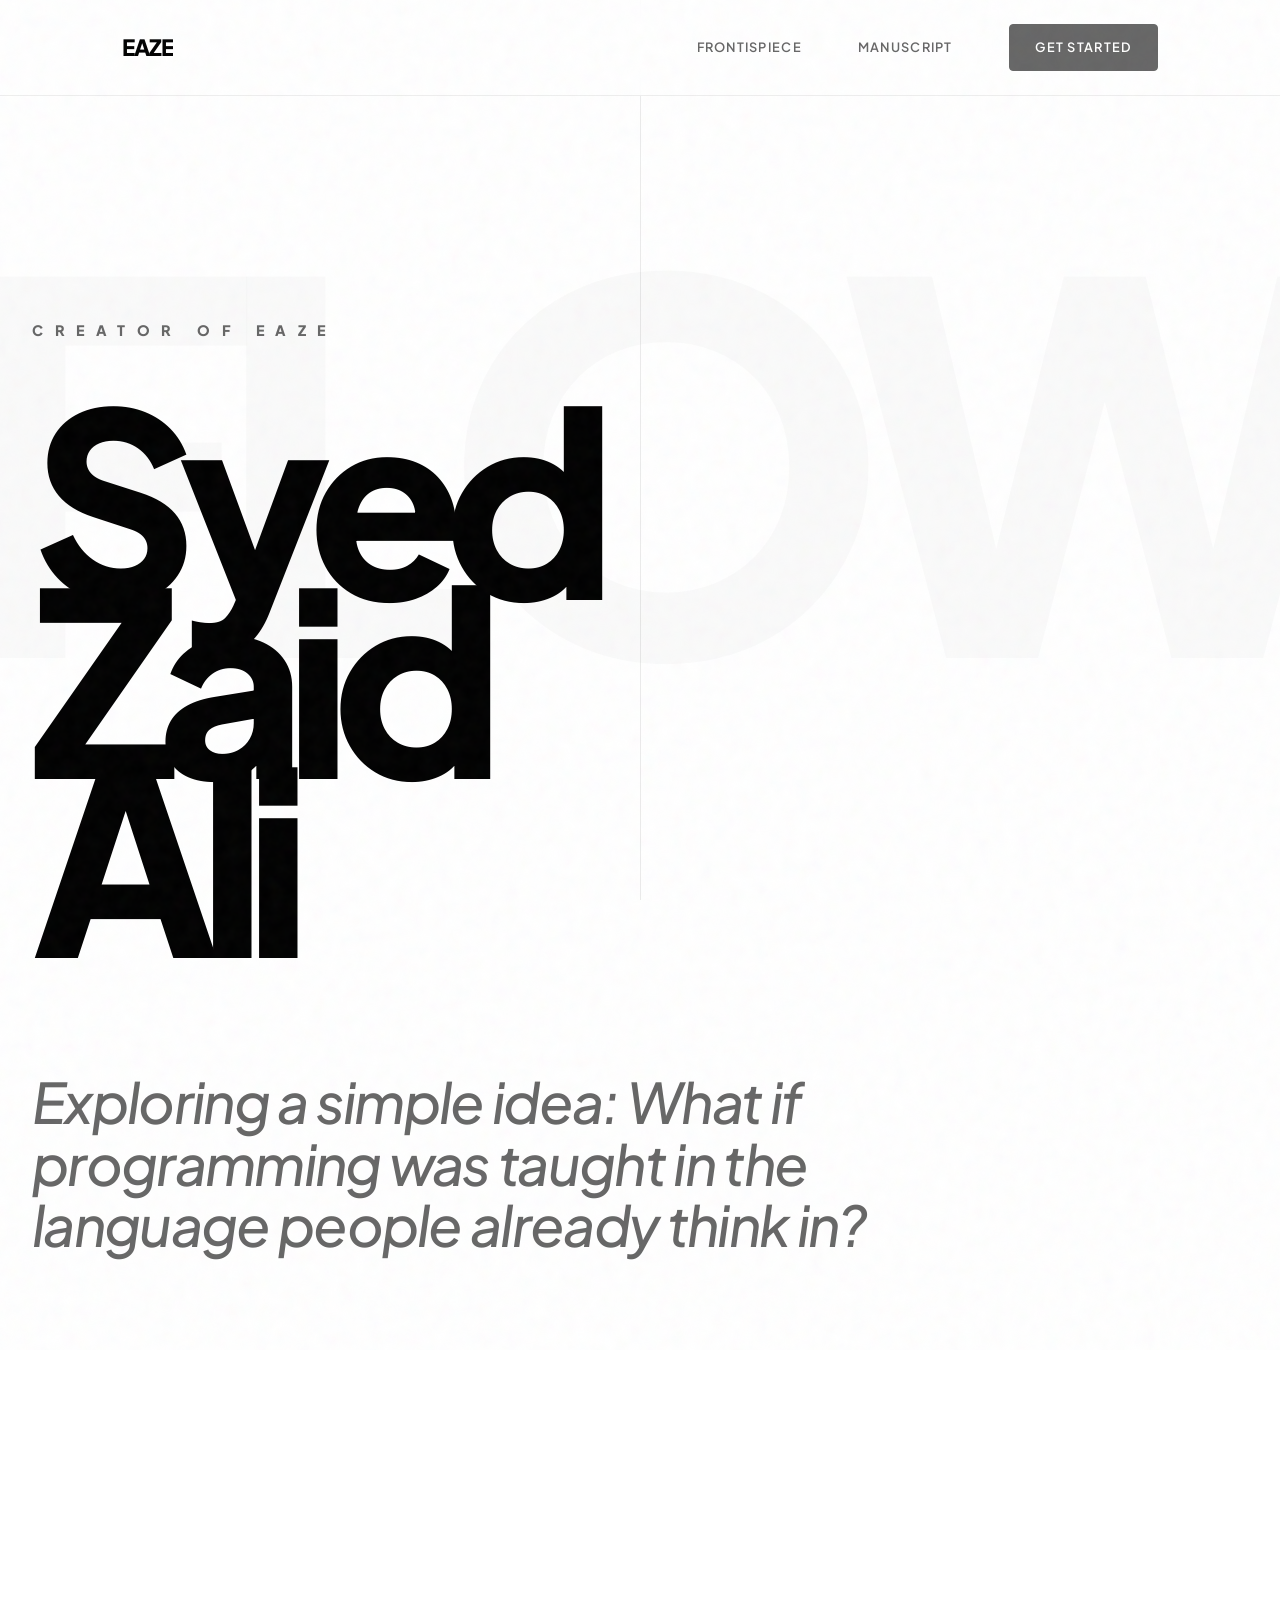
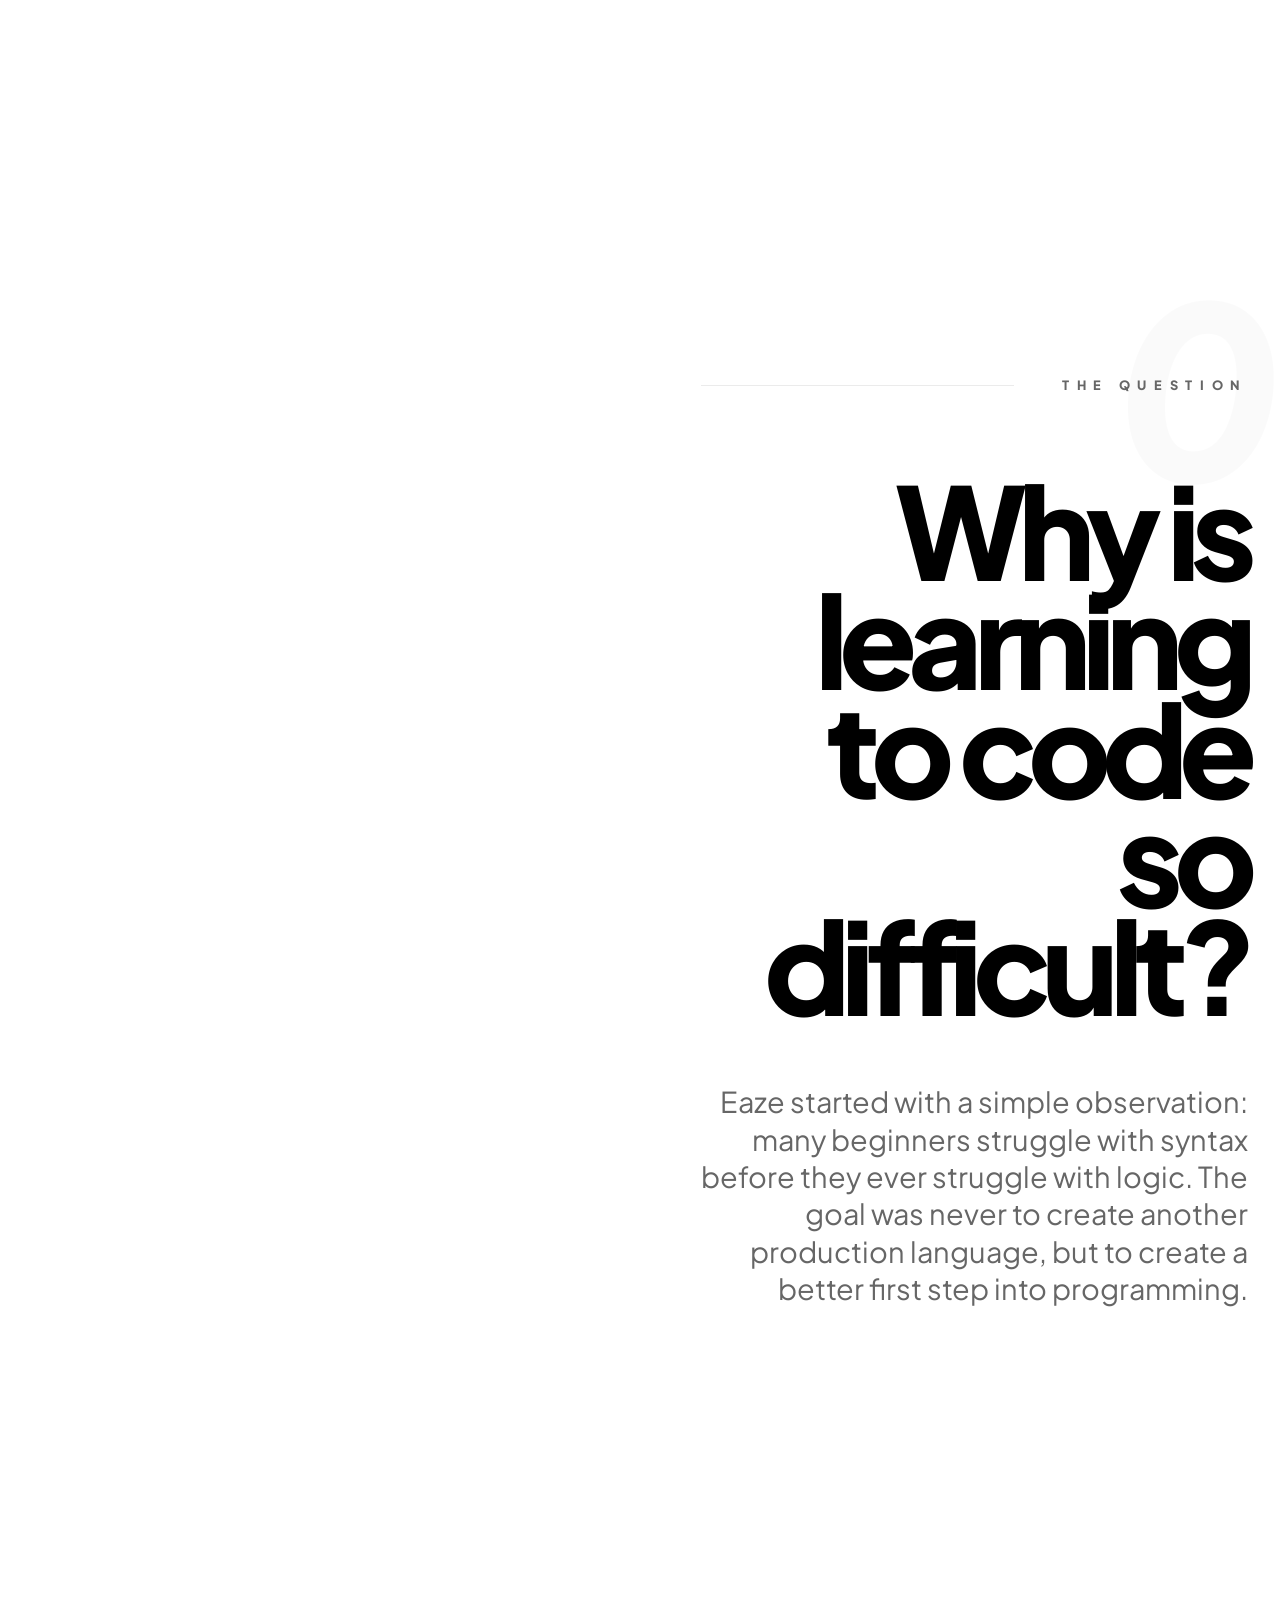
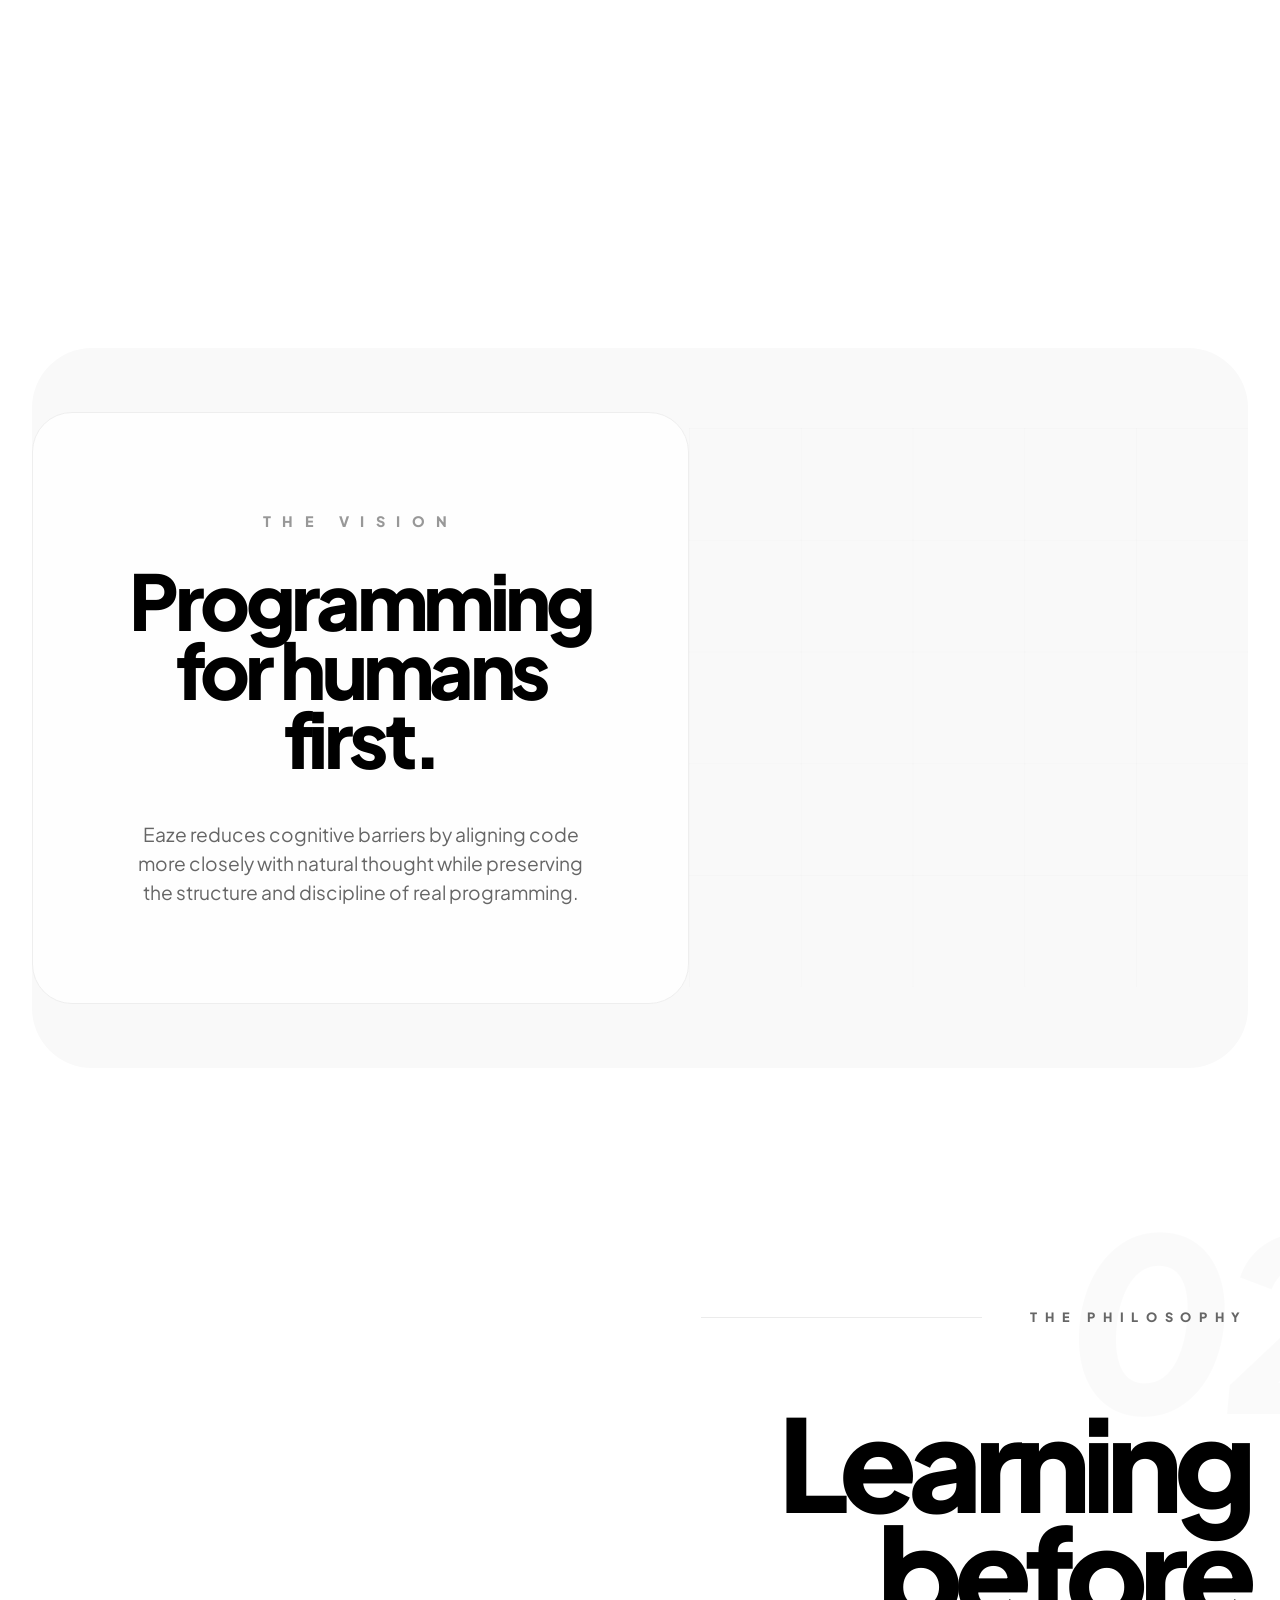
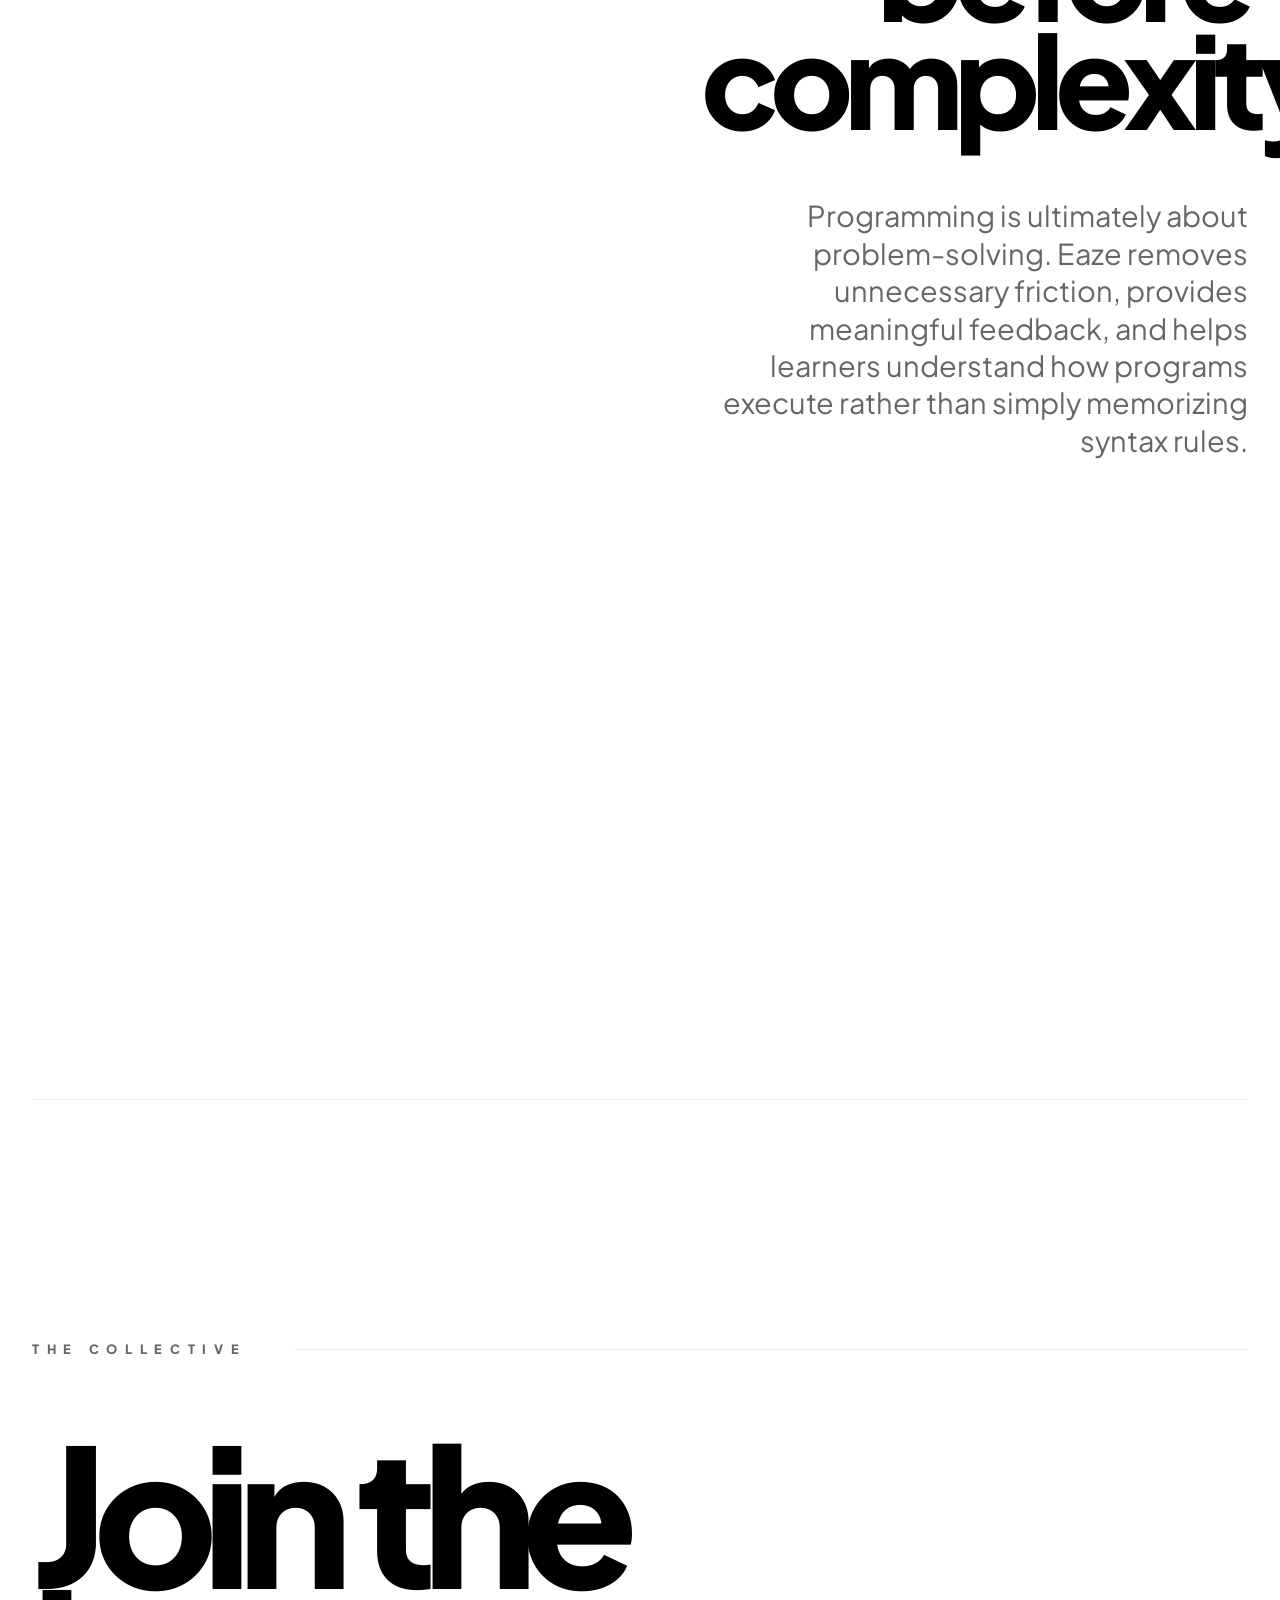
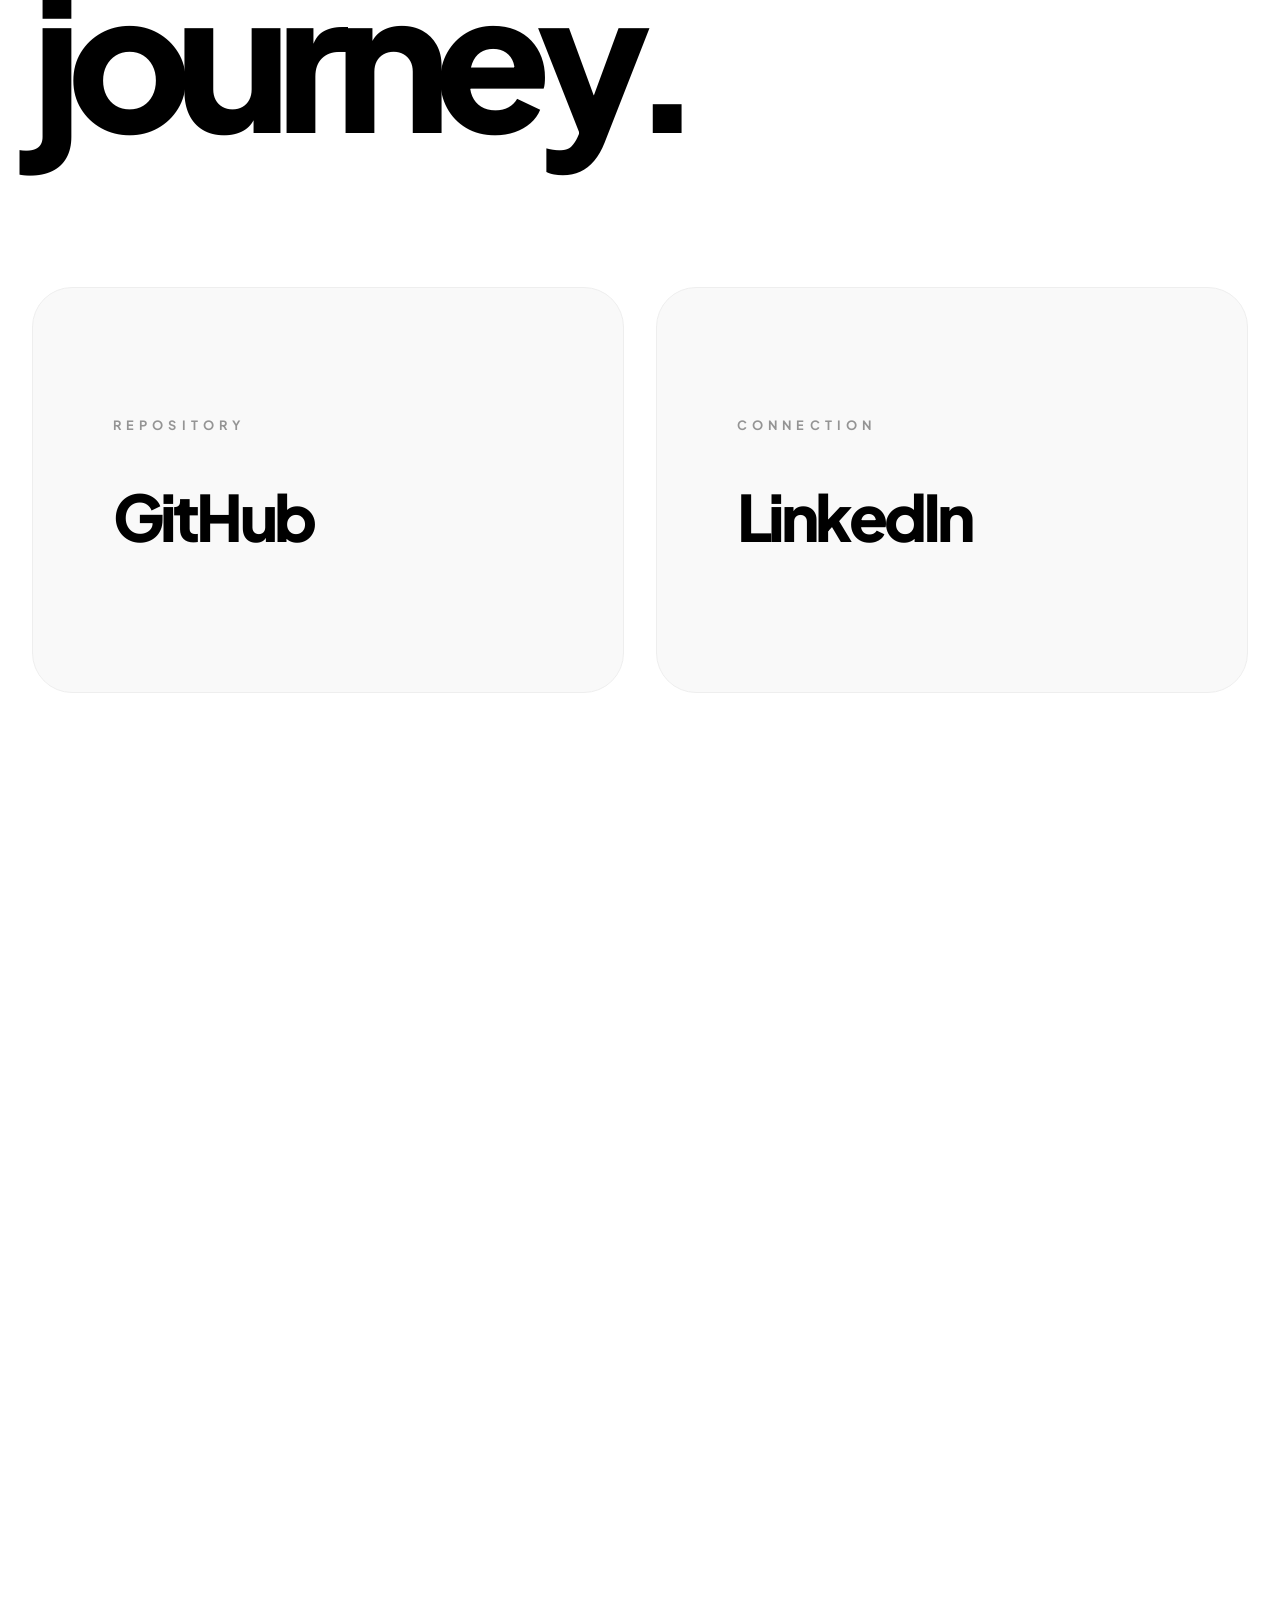
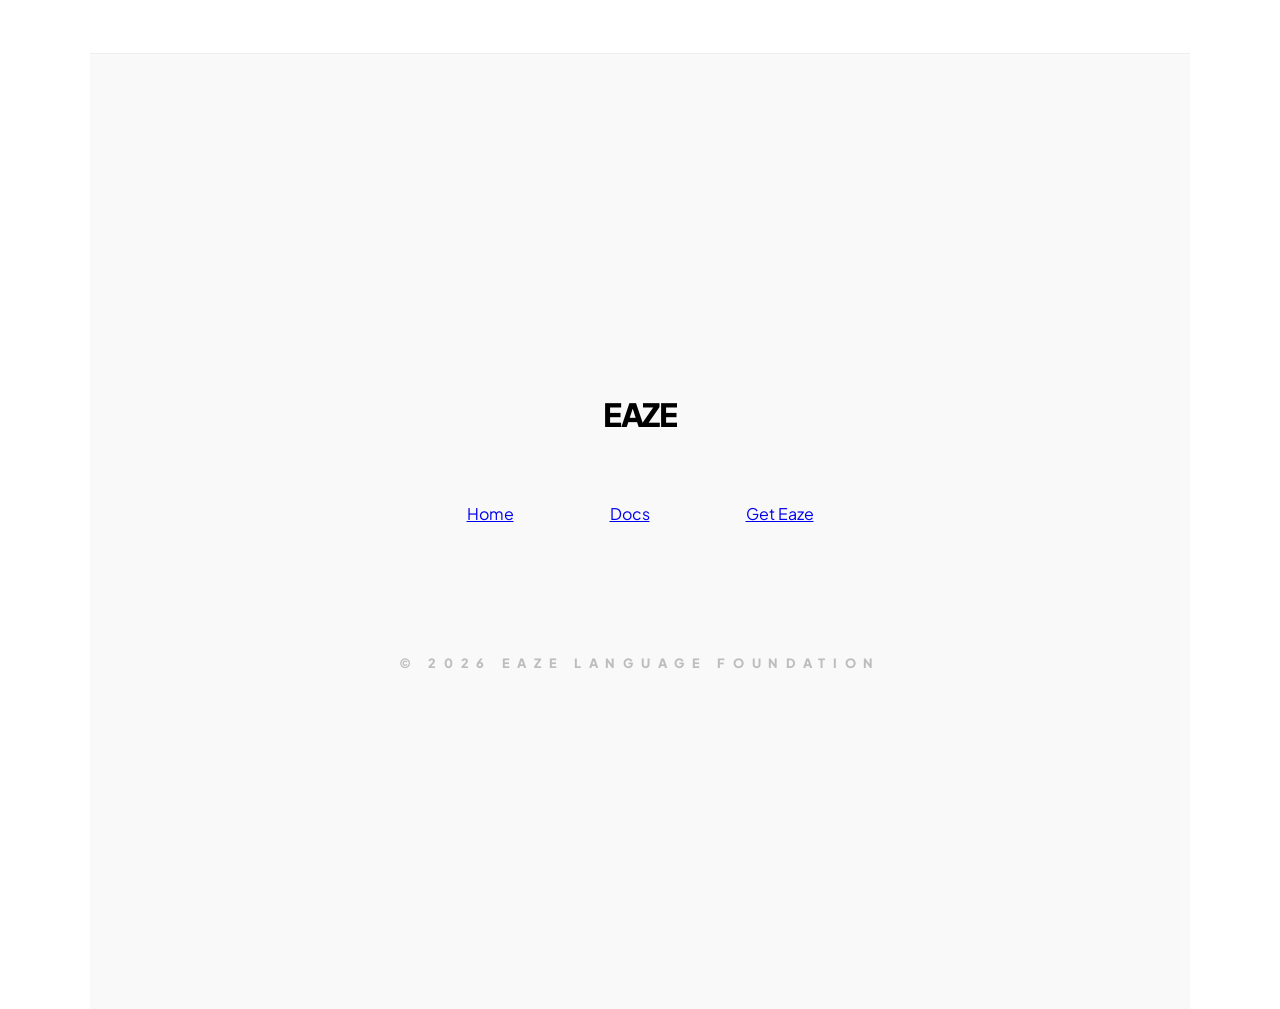
==== behind.html @ e8a97289 "Add files via upload" ====
<!DOCTYPE html>
<html lang="en">
<head>
    <meta charset="UTF-8">
    <meta name="viewport" content="width=device-width, initial-scale=1.0">
    <title>Behind Eaze | Editorial Narrative</title>
    <link rel="stylesheet" href="style.css">
    <style>
        /* Behind Eaze: Editorial Masterclass Styles */
        :root {
            --flow-line: rgba(0, 0, 0, 0.08);
            --accent-soft: rgba(0, 0, 0, 0.02);
            --depth-shadow: 0 40px 100px rgba(0,0,0,0.08);
            --transition-ultra: all 1.2s cubic-bezier(0.22, 1, 0.36, 1);
        }
        .dark-theme {
            --flow-line: rgba(255, 255, 255, 0.08);
            --accent-soft: rgba(255, 255, 255, 0.02);
            --depth-shadow: 0 40px 100px rgba(0,0,0,0.4);
        }

        /* Smooth Custom Scrollbar */
        ::-webkit-scrollbar { width: 6px; }
        ::-webkit-scrollbar-track { background: var(--bg-main); }
        ::-webkit-scrollbar-thumb { background: var(--text-main); border-radius: 0; }

        .bg-text {
            position: fixed;
            font-size: 40vw;
            font-weight: 900;
            color: var(--accent-soft);
            z-index: -2;
            white-space: nowrap;
            letter-spacing: -0.08em;
            pointer-events: none;
            user-select: none;
            top: 50%;
            left: 50%;
            transform: translate(-50%, -50%);
            transition: transform 0.2s cubic-bezier(0.22, 1, 0.36, 1);
        }

        .vertical-axis {
            position: fixed;
            top: 0;
            left: 50%;
            width: 1px;
            height: 100vh;
            background: var(--flow-line);
            z-index: -1;
            transform: translateX(-50%);
        }

        .axis-progress {
            position: absolute;
            top: 0;
            left: 0;
            width: 100%;
            height: 0%;
            background: var(--text-main);
            transition: height 0.3s cubic-bezier(0.22, 1, 0.36, 1);
        }

        .flow-container {
            max-width: 1600px;
            margin: 0 auto;
            padding: 20rem 2rem 20rem;
            position: relative;
        }

        .flow-section {
            margin-bottom: 40rem;
            display: flex;
            width: 100%;
            position: relative;
            opacity: 0;
            transform: translateY(120px) scale(0.98);
            transition: var(--transition-ultra);
        }

        .flow-section.reveal-active {
            opacity: 1;
            transform: translateY(0) scale(1);
        }

        .flow-content {
            width: 45%;
            position: relative;
            z-index: 2;
        }

        .flow-section:nth-child(even) { justify-content: flex-end; }
        .flow-section:nth-child(even) .flow-content { text-align: right; }
        .flow-section:nth-child(even) .milestone-num { left: auto; right: -20%; }

        .hero-meta {
            font-size: 0.9rem;
            font-weight: 900;
            text-transform: uppercase;
            letter-spacing: 0.8em;
            color: var(--text-muted);
            margin-bottom: 4rem;
            display: block;
            overflow: hidden;
        }

        .hero-meta span {
            display: inline-block;
            transform: translateY(100%);
            animation: slideUp 1.2s cubic-bezier(0.22, 1, 0.36, 1) forwards;
        }

        .name-hero {
            font-size: clamp(6rem, 20vw, 18rem);
            font-weight: 900;
            line-height: 0.7;
            letter-spacing: -0.08em;
            margin-bottom: 8rem;
            display: flex;
            flex-direction: column;
        }

        .name-hero span {
            display: inline-block;
            transform: translateY(100%);
            opacity: 0;
            animation: slideUp 1.6s cubic-bezier(0.22, 1, 0.36, 1) forwards;
        }

        .name-hero span:nth-child(2) { animation-delay: 0.2s; }
        .name-hero span:nth-child(3) { animation-delay: 0.4s; }

        @keyframes slideUp {
            from { transform: translateY(100%); opacity: 0; }
            to { transform: translateY(0); opacity: 1; }
        }

        .narrative-title {
            font-size: 0.8rem;
            font-weight: 900;
            text-transform: uppercase;
            letter-spacing: 0.6em;
            color: var(--text-muted);
            margin-bottom: 5rem;
            display: flex;
            align-items: center;
            gap: 3rem;
        }

        .flow-section:nth-child(even) .narrative-title { flex-direction: row-reverse; }

        .narrative-title::after {
            content: '';
            flex: 1;
            height: 1px;
            background: var(--flow-line);
        }

        .narrative-text {
            font-size: clamp(4rem, 10vw, 8rem);
            line-height: 0.85;
            font-weight: 900;
            letter-spacing: -0.07em;
            margin-bottom: 4rem;
        }

        .narrative-detail {
            font-size: 1.8rem;
            color: var(--text-muted);
            line-height: 1.3;
            max-width: 40ch;
            position: relative;
            transition: color 0.4s ease;
        }

        .flow-section:nth-child(even) .narrative-detail { margin-left: auto; }

        .narrative-detail:hover { color: var(--text-main); }

        .milestone-num {
            position: absolute;
            left: -20%;
            top: -4rem;
            font-size: 15rem;
            font-weight: 950;
            color: var(--accent-soft);
            line-height: 0.6;
            letter-spacing: -0.05em;
            z-index: -1;
            font-style: italic;
        }

        .social-section {
            margin-top: 20rem;
            border-top: 1px solid var(--border);
            padding-top: 15rem;
        }

        .social-grid {
            display: grid;
            grid-template-columns: repeat(2, 1fr);
            gap: 2rem;
            margin-top: 10rem;
        }

        .social-item {
            background: var(--bg-secondary);
            padding: 8rem 5rem;
            text-decoration: none;
            color: var(--text-main);
            display: flex;
            flex-direction: column;
            border-radius: 40px;
            transition: var(--transition-ultra);
            position: relative;
            overflow: hidden;
            border: 1px solid var(--border);
        }

        .social-item:hover {
            transform: translateY(-20px) scale(1.02);
            background: var(--bg-main);
            box-shadow: var(--depth-shadow);
        }

        .social-item h4 {
            font-size: 0.8rem;
            text-transform: uppercase;
            letter-spacing: 0.4em;
            margin-bottom: 2rem;
            opacity: 0.4;
        }

        .social-item span {
            font-size: 4rem;
            font-weight: 900;
            letter-spacing: -0.06em;
        }

        .parallax-img-wrap {
            width: 100%;
            height: 80vh;
            margin: 15rem 0;
            overflow: hidden;
            border-radius: 60px;
            position: relative;
            background: var(--bg-secondary);
            display: flex;
            align-items: center;
            justify-content: center;
        }

        .floating-card {
            background: var(--glass);
            backdrop-filter: blur(40px);
            padding: 6rem;
            border-radius: 40px;
            border: 1px solid var(--border);
            text-align: center;
            z-index: 2;
            transform: translateY(0);
            transition: transform 0.6s cubic-bezier(0.22, 1, 0.36, 1);
            max-width: 800px;
        }

        .parallax-img-wrap:hover .floating-card {
            transform: translateY(-20px);
        }

        @media (max-width: 1100px) {
            .flow-content { width: 70%; }
            .milestone-num { font-size: 10rem; }
        }

        @media (max-width: 768px) {
            .vertical-axis { display: none; }
            .flow-content { width: 100% !important; text-align: left !important; }
            .flow-section:nth-child(even) .milestone-num { left: -5%; right: auto; }
            .milestone-num { font-size: 6rem; top: -2rem; }
            .social-grid { grid-template-columns: 1fr; }
            .flow-section { margin-bottom: 25rem; }
            .narrative-detail { font-size: 1.4rem; }
            .flow-container { padding-top: 15rem; }
            .floating-card { padding: 3rem; margin: 0 2rem; }
        }
    </style>
</head>
<body class="light-theme">
    <div class="cursor-dot"></div>
    <div class="cursor-outline"></div>
    <div class="vertical-axis">
        <div class="axis-progress"></div>
    </div>
    <div class="bg-text">FLOW</div>

    <nav>
        <div class="nav-container">
            <a href="index.html" class="logo transition-link">EAZE</a>
            <div class="nav-links">
                <a href="index.html" class="transition-link">Frontispiece</a>
                <a href="../eaze-docs/index.html" class="transition-link">Manuscript</a>
                <a href="download.html" class="btn-primary transition-link">Get Started</a>
            </div>
        </div>
    </nav>

    <main class="flow-container">
        <!-- Hero Section -->
        <section class="flow-section" style="margin-bottom: 45rem; opacity: 1; transform: none;">
            <div class="flow-content" style="width: 100%;">
                <span class="hero-meta"><span>Creator of Eaze</span></span>
                <h1 class="name-hero">
                    <span>Syed</span>
                    <span>Zaid</span>
                    <span>Ali</span>
                </h1>
                <p style="font-size: clamp(2rem, 5vw, 3.5rem); color: var(--text-muted); max-width: 1000px; line-height: 1.1; font-style: italic; margin-top: 4rem; letter-spacing: -0.03em; font-weight: 500;">
                    Exploring a simple idea: What if programming was taught in the language people already think in?
                </p>
            </div>
        </section>

        <!-- Milestone 01 -->
        <section class="flow-section">
            <div class="flow-content">
                <span class="milestone-num">01</span>
                <span class="narrative-title">The Question</span>
                <p class="narrative-text">Why is learning to code so difficult?</p>
                <div class="narrative-detail">
                    Eaze started with a simple observation: many beginners struggle with syntax before they ever struggle with logic. The goal was never to create another production language, but to create a better first step into programming.
                </div>
            </div>
        </section>

        <!-- Immersive Break -->
        <div class="parallax-img-wrap">
            <div class="floating-card">
                <span style="font-size: 0.9rem; font-weight: 900; letter-spacing: 0.8em; text-transform: uppercase; opacity: 0.4;">The Vision</span>
                <h3 style="font-size: clamp(2.5rem, 6vw, 5rem); font-weight: 900; margin-top: 2rem; letter-spacing: -0.06em; line-height: 0.9;">Programming for humans first.</h3>
                <p style="margin-top: 3rem; font-size: 1.2rem; opacity: 0.6; max-width: 50ch; margin-inline: auto;">Eaze reduces cognitive barriers by aligning code more closely with natural thought while preserving the structure and discipline of real programming.</p>
            </div>
            <!-- Dynamic geometric pattern -->
            <svg class="parallax" viewBox="0 0 100 100" preserveAspectRatio="none" style="opacity: 0.1;">
                <defs>
                    <pattern id="grid-large" width="20" height="20" patternUnits="userSpaceOnUse">
                        <path d="M 20 0 L 0 0 0 20" fill="none" stroke="currentColor" stroke-width="0.05"/>
                    </pattern>
                </defs>
                <rect width="100" height="100" fill="url(#grid-large)" />
            </svg>
        </div>

        <!-- Milestone 02 -->
        <section class="flow-section">
            <div class="flow-content">
                <span class="milestone-num">02</span>
                <span class="narrative-title">The Philosophy</span>
                <p class="narrative-text">Learning before complexity.</p>
                <div class="narrative-detail">
                    Programming is ultimately about problem-solving. Eaze removes unnecessary friction, provides meaningful feedback, and helps learners understand how programs execute rather than simply memorizing syntax rules.
                </div>
            </div>
        </section>

        <!-- Final Call -->
        <section class="flow-section social-section">
            <div class="flow-content" style="width: 100%;">
                <span class="narrative-title">The Collective</span>
                <h2 style="font-size: clamp(5rem, 15vw, 12rem); font-weight: 900; letter-spacing: -0.08em; line-height: 0.75; margin-bottom: 5rem;">Join the <br>journey.</h2>
                
                <div class="social-grid">
                    <a href="https://github.com/MR-STARK87" target="_blank" class="social-item">
                        <h4>Repository</h4>
                        <span>GitHub</span>
                    </a>
                    <a href="https://www.linkedin.com/in/syed-zaid-ali-5a5803330/" target="_blank" class="social-item">
                        <h4>Connection</h4>
                        <span>LinkedIn</span>
                    </a>
                </div>
            </div>
        </section>
    </main>

    <footer style="background: var(--bg-secondary); border-top: 1px solid var(--border);">
        <div class="nav-container" style="display: flex; justify-content: center; align-items: center; flex-direction: column; gap: 4rem; padding: 15rem 0;">
            <a href="index.html" class="logo transition-link" style="font-size: 2rem;">EAZE</a>
            <div style="display: flex; gap: 6rem;">
                <a href="index.html" class="nav-item transition-link">Home</a>
                <a href="../eaze-docs/index.html" class="nav-item transition-link">Docs</a>
                <a href="download.html" class="nav-item transition-link">Get Eaze</a>
            </div>
            <p style="font-size: 0.8rem; color: var(--text-muted); font-weight: 900; letter-spacing: 0.6em; text-transform: uppercase; margin-top: 4rem; opacity: 0.4;">&copy; 2026 Eaze Language Foundation</p>
        </div>
    </footer>

    <div class="transition-overlay"></div>

    <script>
        // Custom Cursor
        const dot = document.querySelector('.cursor-dot');
        const outline = document.querySelector('.cursor-outline');

        window.addEventListener('mousemove', (e) => {
            document.body.classList.add('cursor-active');
            const posX = e.clientX;
            const posY = e.clientY;
            dot.style.transform = `translate3d(${posX}px, ${posY}px, 0)`;
            outline.style.transform = `translate3d(${posX - 16}px, ${posY - 16}px, 0)`;
        });

        document.addEventListener('mouseover', (e) => {
            const el = e.target.closest('a, button, .social-item');
            if (el) {
                outline.style.transform += ' scale(2)';
                outline.style.background = 'rgba(0,0,0,0.05)';
            }
        });

        document.addEventListener('mouseout', (e) => {
            const el = e.target.closest('a, button, .social-item');
            if (el) {
                outline.style.background = 'transparent';
            }
        });

        // Scroll Logic
        window.addEventListener('scroll', () => {
            const axisProgress = document.querySelector('.axis-progress');
            const scrollPercent = (window.scrollY / (document.documentElement.scrollHeight - window.innerHeight)) * 100;
            axisProgress.style.height = `${scrollPercent}%`;
            
            // Background text parallax
            const bgText = document.querySelector('.bg-text');
            bgText.style.transform = `translate(-50%, calc(-50% + ${window.scrollY * 0.2}px))`;

            // Parallax SVG
            const pImg = document.querySelector('.parallax-img');
            if (pImg) {
                const rect = pImg.parentElement.getBoundingClientRect();
                const offset = (window.innerHeight - rect.top) * 0.15;
                pImg.style.transform = `translateY(${offset}px)`;
            }
        });

        // Transition logic
        const overlay = document.querySelector('.transition-overlay');
        
        window.addEventListener('load', () => {
            overlay.classList.add('exit');
        });

        document.querySelectorAll('a').forEach(link => {
            if (link.target === '_blank') return;
            link.addEventListener('click', (e) => {
                const href = link.href;
                if (href.includes('#')) return;
                
                e.preventDefault();
                overlay.classList.remove('exit');
                setTimeout(() => {
                    window.location.href = href;
                }, 600);
            });
        });

        // Intersection Observer for Reveal
        const observerOptions = {
            threshold: 0.1,
            rootMargin: '0px 0px -10% 0px'
        };

        const revealObserver = new IntersectionObserver((entries) => {
            entries.forEach(entry => {
                if (entry.isIntersecting) {
                    entry.target.classList.add('reveal-active');
                }
            });
        }, observerOptions);

        document.querySelectorAll('.flow-section').forEach(el => revealObserver.observe(el));
    </script>
</body>
</html>
---- style.css ----
@import url('https://fonts.googleapis.com/css2?family=Plus+Jakarta+Sans:ital,wght@0,200..800;1,200..800&family=JetBrains+Mono:wght@400;500&display=swap');

:root {
    --bg-main: #ffffff;
    --bg-secondary: #f9f9f9;
    --text-main: #000000;
    --text-muted: #666666;
    --accent: #000000;
    --border: #eeeeee;
    --glass: rgba(255, 255, 255, 0.8);
    
    --font-sans: 'Plus Jakarta Sans', sans-serif;
    --font-mono: 'JetBrains Mono', monospace;
    
    --max-width: 1100px;
    --section-spacing: 12rem;
    --transition-smooth: all 0.6s cubic-bezier(0.22, 1, 0.36, 1);
    --transition-fast: all 0.3s cubic-bezier(0.22, 1, 0.36, 1);
}

.dark-theme {
    --bg-main: #050505;
    --bg-secondary: #0a0a0a;
    --text-main: #ffffff;
    --text-muted: #888888;
    --accent: #ffffff;
    --border: #1a1a1a;
    --glass: rgba(5, 5, 5, 0.8);
}

* {
    margin: 0;
    padding: 0;
    box-sizing: border-box;
    cursor: none;
}

body {
    font-family: var(--font-sans);
    background-color: var(--bg-main);
    color: var(--text-main);
    line-height: 1.5;
    -webkit-font-smoothing: antialiased;
    overflow-x: hidden;
}

/* Custom Cursor */
.cursor-dot {
    width: 8px;
    height: 8px;
    background: var(--text-main);
    position: fixed;
    top: 0;
    left: 0;
    border-radius: 50%;
    pointer-events: none;
    z-index: 10001;
    transition: transform 0.1s;
    opacity: 0;
}

.cursor-outline {
    width: 40px;
    height: 40px;
    border: 1px solid var(--text-main);
    position: fixed;
    top: 0;
    left: 0;
    border-radius: 50%;
    pointer-events: none;
    z-index: 10001;
    transition: transform 0.15s cubic-bezier(0.22, 1, 0.36, 1);
    opacity: 0;
}

.cursor-active .cursor-dot,
.cursor-active .cursor-outline {
    opacity: 1;
}

/* Subtle Grain Texture Overlay */
body::before {
    content: "";
    position: fixed;
    top: -50%;
    left: -50%;
    width: 200%;
    height: 200%;
    background-image: url("data:image/svg+xml,%3Csvg viewBox='0 0 200 200' xmlns='http://www.w3.org/2000/svg'%3E%3Cfilter id='noiseFilter'%3E%3CfeTurbulence type='fractalNoise' baseFrequency='0.65' numOctaves='3' stitchTiles='stitch'/%3E%3C/filter%3E%3Crect width='100%25' height='100%25' filter='url(%23noiseFilter)'/%3E%3C/svg%3E");
    opacity: 0.04;
    z-index: 10000;
    pointer-events: none;
    animation: noise 0.2s infinite;
}

@keyframes noise {
    0% { transform: translate(0,0) }
    10% { transform: translate(-5%,-5%) }
    20% { transform: translate(-10%,5%) }
    30% { transform: translate(5%,-10%) }
    40% { transform: translate(-5%,15%) }
    50% { transform: translate(-10%,5%) }
    60% { transform: translate(15%,0) }
    70% { transform: translate(0,10%) }
    80% { transform: translate(-15%,0) }
    90% { transform: translate(10%,5%) }
    100% { transform: translate(5%,0) }
}

nav {
    position: fixed;
    top: 0;
    width: 100%;
    z-index: 1000;
    background: var(--glass);
    backdrop-filter: blur(20px);
    border-bottom: 1px solid var(--border);
    transition: var(--transition-smooth);
}

.nav-container {
    max-width: var(--max-width);
    margin: 0 auto;
    padding: 1.5rem 2rem;
    display: flex;
    justify-content: space-between;
    align-items: center;
}

.logo {
    font-size: 1.4rem;
    font-weight: 800;
    text-decoration: none;
    color: var(--text-main);
    letter-spacing: -0.04em;
    position: relative;
    overflow: hidden;
}

.logo:hover {
    color: var(--text-muted);
}

.nav-links {
    display: flex;
    gap: 3.5rem;
    align-items: center;
}

.nav-links a {
    text-decoration: none;
    color: var(--text-main);
    font-weight: 600;
    font-size: 0.8rem;
    text-transform: uppercase;
    letter-spacing: 0.1em;
    transition: var(--transition-fast);
    opacity: 0.6;
}

.nav-links a:hover {
    opacity: 1;
}

.btn-primary {
    background: var(--text-main);
    color: var(--bg-main) !important;
    padding: 0.8rem 1.6rem;
    border-radius: 4px;
    font-weight: 700;
    font-size: 0.8rem;
    text-transform: uppercase;
    letter-spacing: 0.1em;
    transition: var(--transition-smooth);
    border: 1px solid var(--text-main);
}

.btn-primary:hover {
    background: transparent;
    color: var(--text-main) !important;
}

/* Modern Minimal Hero */
.hero {
    padding: 18rem 2rem 10rem;
    max-width: var(--max-width);
    margin: 0 auto;
}

.hero h1 {
    font-size: clamp(3.5rem, 12vw, 8rem);
    line-height: 0.85;
    margin-bottom: 3rem;
    font-weight: 800;
    letter-spacing: -0.06em;
}

.hero-description {
    font-size: 1.4rem;
    color: var(--text-muted);
    max-width: 600px;
    margin-bottom: 4rem;
}

.hero-actions {
    display: flex;
    gap: 2rem;
}

/* Minimal Features */
.features-section {
    padding: var(--section-spacing) 2rem;
    max-width: var(--max-width);

    margin: 0 auto;
}

.features-grid {
    display: grid;
    grid-template-columns: repeat(2, 1fr);
    gap: 4rem;
}

.feature-item h3 {
    font-size: 1.8rem;
    font-weight: 700;
    margin-bottom: 1.2rem;
    letter-spacing: -0.03em;
}

.feature-item p {
    color: var(--text-muted);
    font-size: 1.1rem;
}

/* Download Section */
.download-section {
    padding: var(--section-spacing) 2rem;
    background: var(--bg-secondary);
    border-top: 1px solid var(--border);
    border-bottom: 1px solid var(--border);
}

.download-container {
    max-width: var(--max-width);
    margin: 0 auto;
    text-align: center;
}

.download-card {
    background: var(--bg-main);
    border: 1px solid var(--border);
    padding: 5rem;
    border-radius: 20px;
    display: inline-block;
    width: 100%;
    max-width: 800px;
}

.download-card h2 {
    font-size: 3rem;
    font-weight: 800;
    margin-bottom: 1.5rem;
    letter-spacing: -0.05em;
}

.download-card p {
    color: var(--text-muted);
    font-size: 1.2rem;
    margin-bottom: 3rem;
}

.download-btn {
    background: var(--text-main);
    color: var(--bg-main);
    text-decoration: none;
    padding: 1.2rem 3rem;
    font-size: 1.1rem;
    font-weight: 700;
    border-radius: 12px;
    display: inline-flex;
    align-items: center;
    gap: 1rem;
    transition: var(--transition);
}

.download-btn:hover {
    transform: translateY(-5px);
    box-shadow: 0 20px 40px rgba(0,0,0,0.1);
}

.download-info {
    margin-top: 2rem;
    font-size: 0.85rem;
    color: var(--text-muted);
}

/* Minimal Code */
.code-section {
    padding: var(--section-spacing) 2rem;
    max-width: var(--max-width);
    margin: 0 auto;
}

.code-window {
    background: #000000;
    color: #ffffff;
    padding: 3rem;
    border-radius: 16px;
    font-family: var(--font-mono);
    font-size: 1rem;
    line-height: 1.7;
}

.code-keyword { color: #888888; }
.code-string { color: #ffffff; text-decoration: underline; }

/* Footer */
footer {
    padding: 6rem 2rem;
    max-width: var(--max-width);
    margin: 0 auto;
    border-top: 1px solid var(--border);
}

.footer-grid {
    display: flex;
    justify-content: space-between;
    align-items: flex-start;
}

.footer-logo {
    font-size: 1.2rem;
    font-weight: 800;
    text-decoration: none;
    color: var(--text-main);
}

.footer-links {
    display: flex;
    gap: 4rem;
}

.link-group h4 {
    font-size: 0.75rem;
    text-transform: uppercase;
    letter-spacing: 0.1em;
    margin-bottom: 1.5rem;
    color: var(--text-muted);
}

.link-group a {
    display: block;
    text-decoration: none;
    color: var(--text-main);
    font-size: 0.9rem;
    margin-bottom: 0.8rem;
    transition: var(--transition);
}

.link-group a:hover {
    color: var(--text-muted);
}

/* Animations */
@keyframes fadeInUp {
    from { opacity: 0; transform: translateY(20px); }
    to { opacity: 1; transform: translateY(0); }
}

.reveal {
    animation: fadeInUp 0.8s forwards;
}

/* Transition Overlay */
.transition-overlay {
    position: fixed;
    top: 0;
    left: 0;
    width: 100%;
    height: 100%;
    background: var(--text-main);
    z-index: 9999;
    transform: scaleY(1);
    transform-origin: top;
    pointer-events: none;
    transition: transform 0.6s cubic-bezier(0.85, 0, 0.15, 1);
}

.transition-overlay.active {
    transform: scaleY(1);
    pointer-events: all;
}

.transition-overlay.exit {
    transform: scaleY(0);
}

@media (max-width: 768px) {
    .features-grid { grid-template-columns: 1fr; }
    .nav-links { display: none; }
    .download-card { padding: 3rem 1.5rem; }
    .hero { padding-top: 10rem; }
}
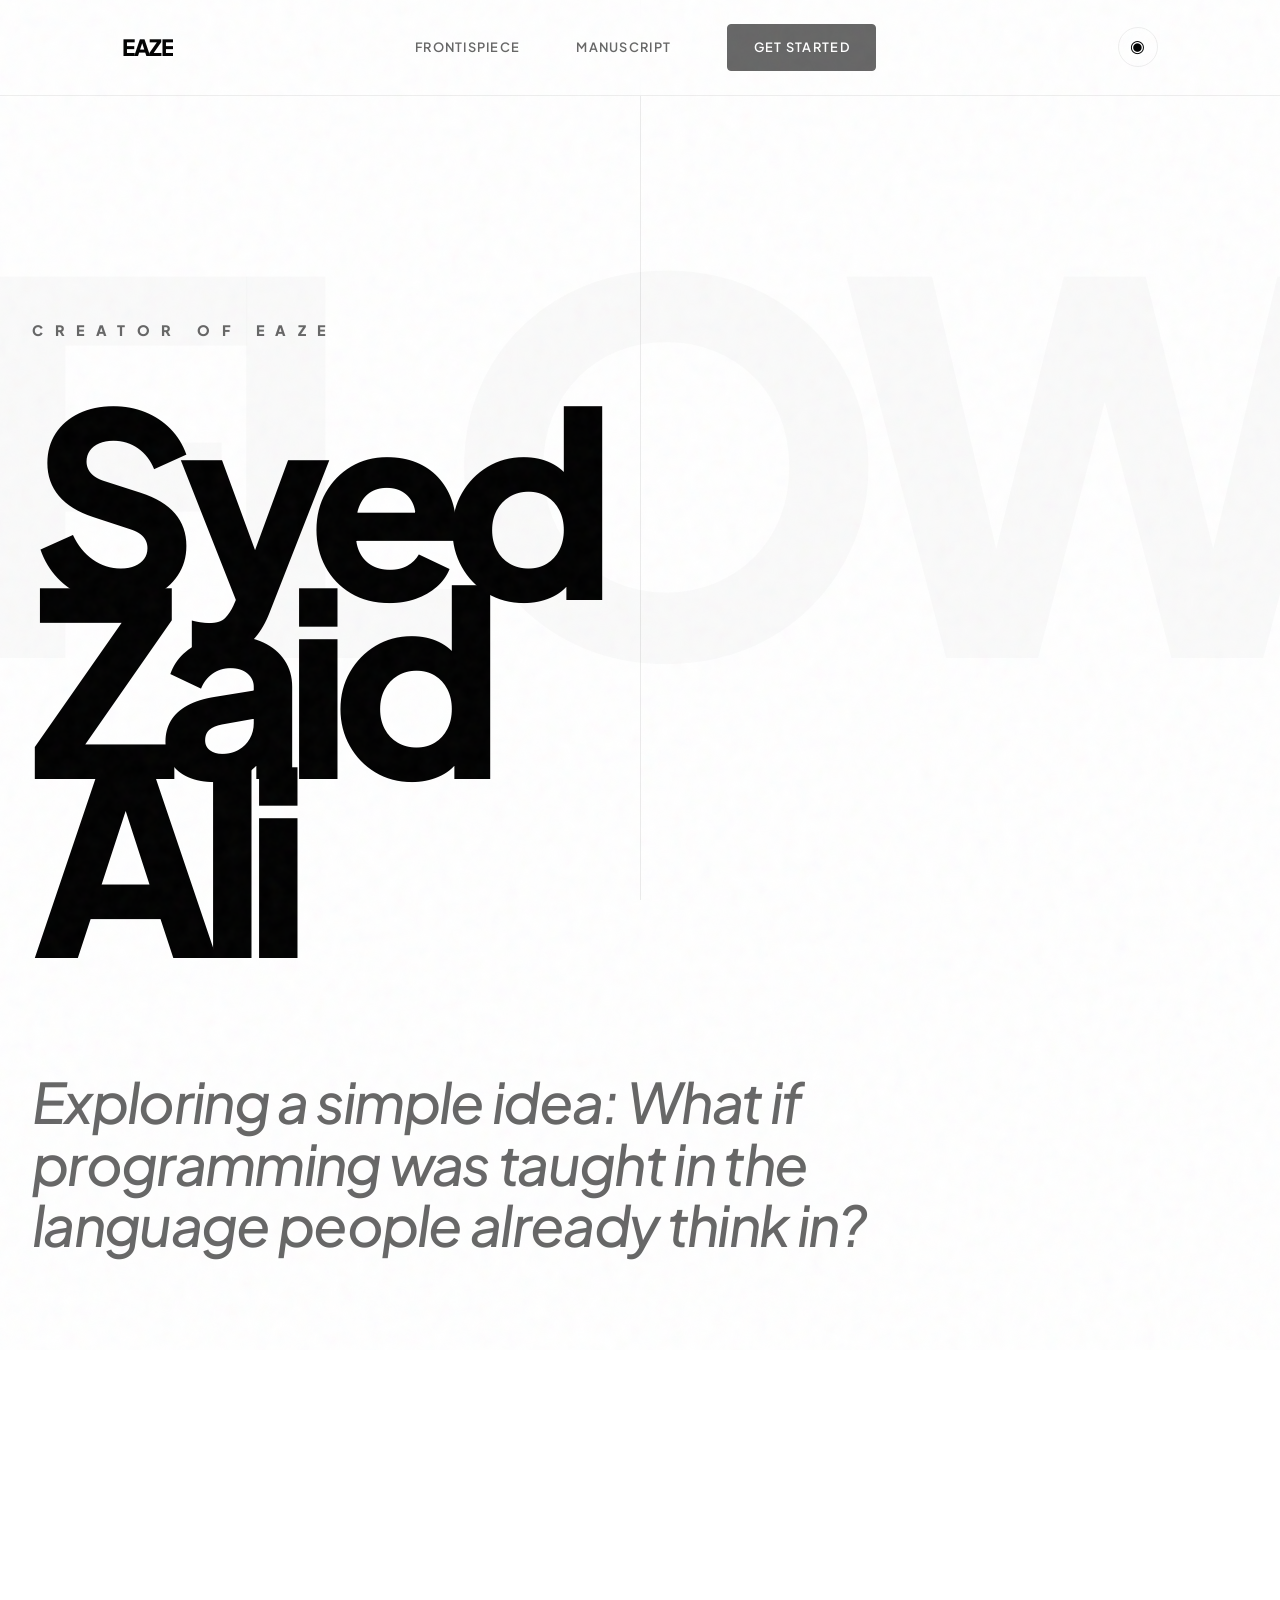
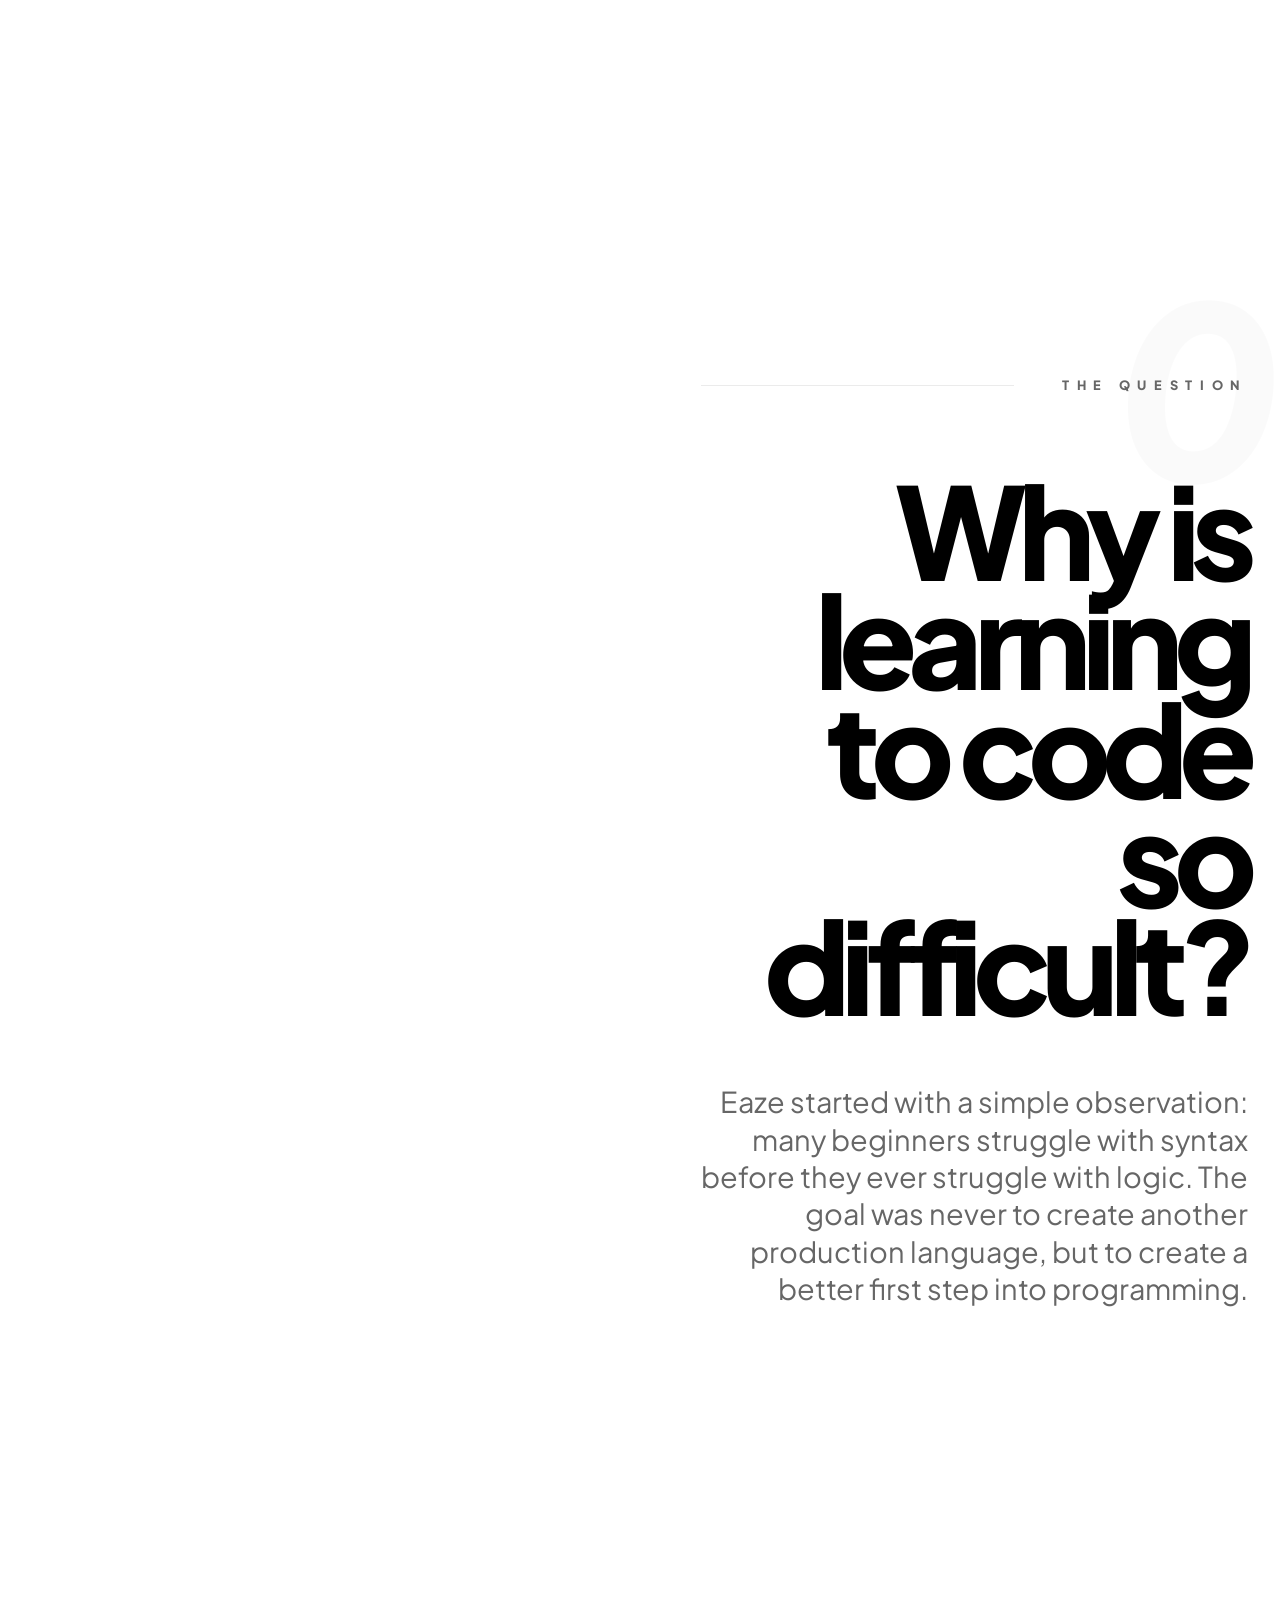
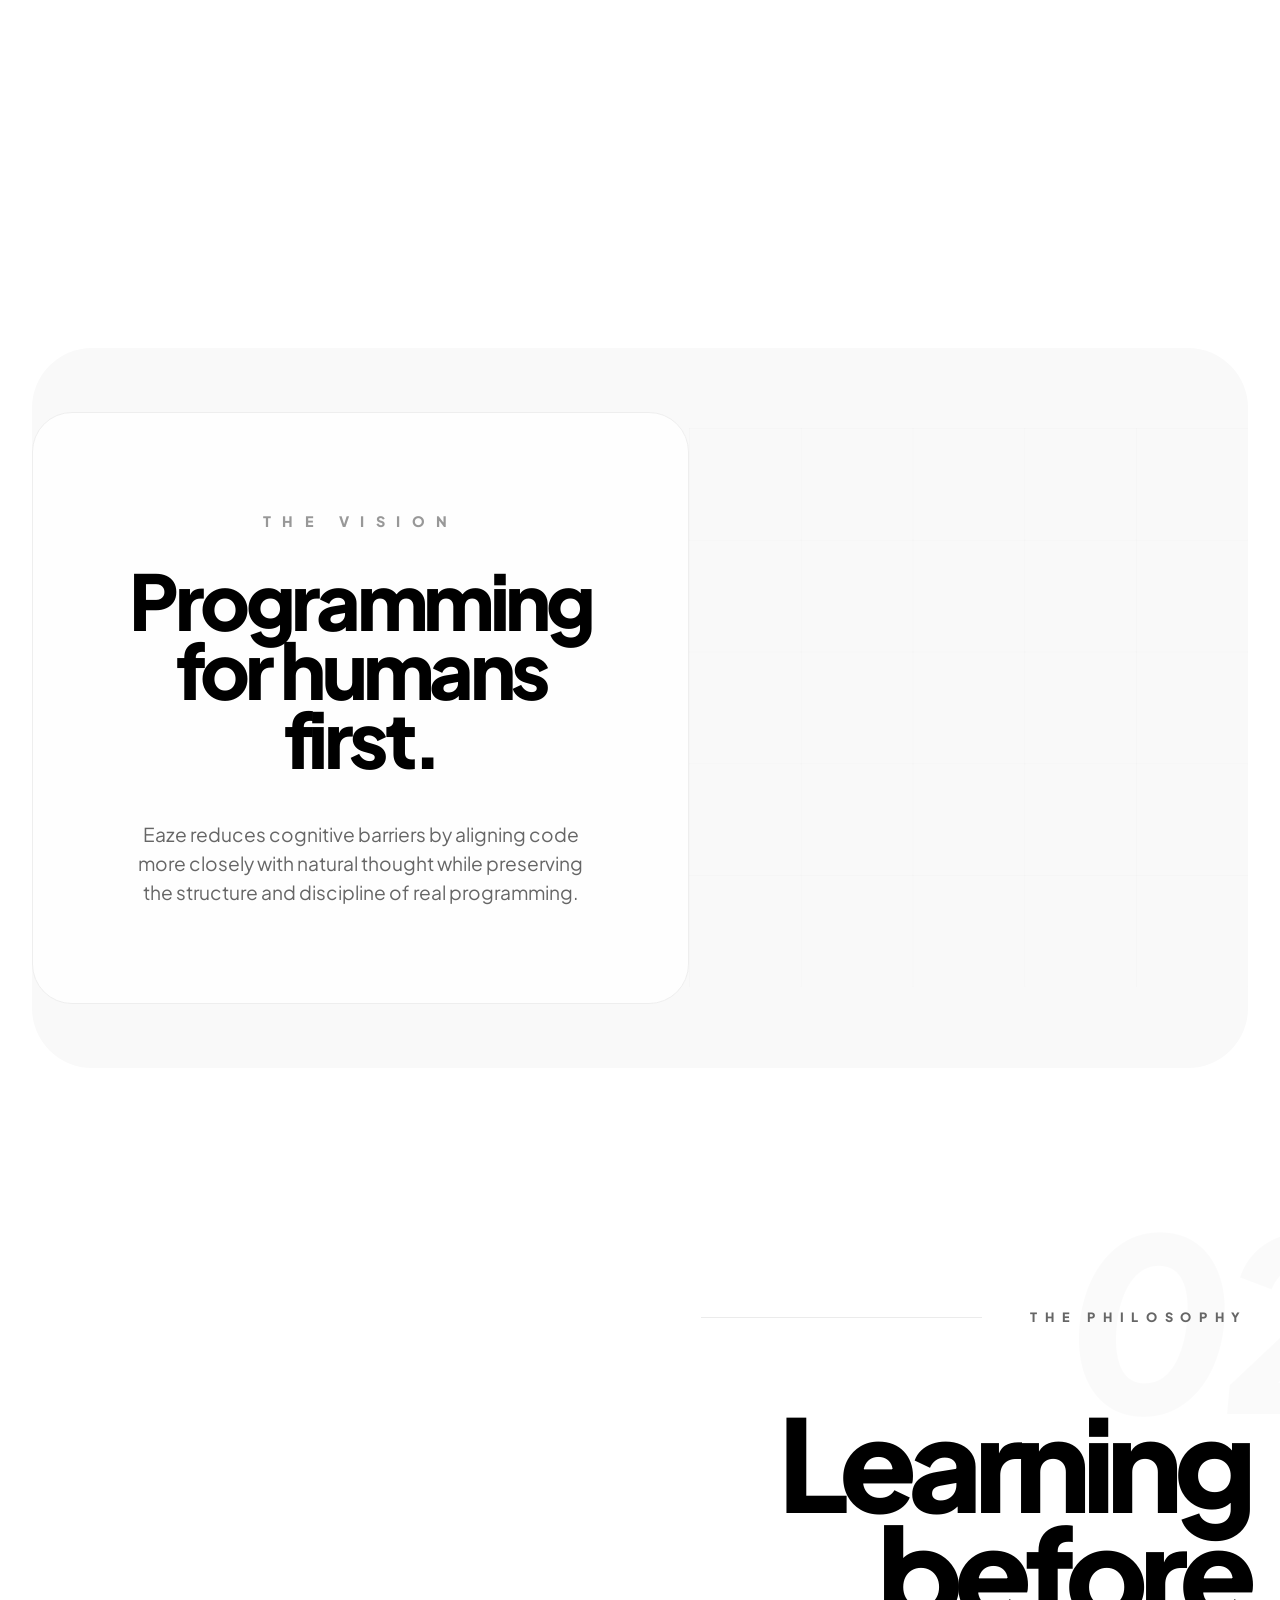
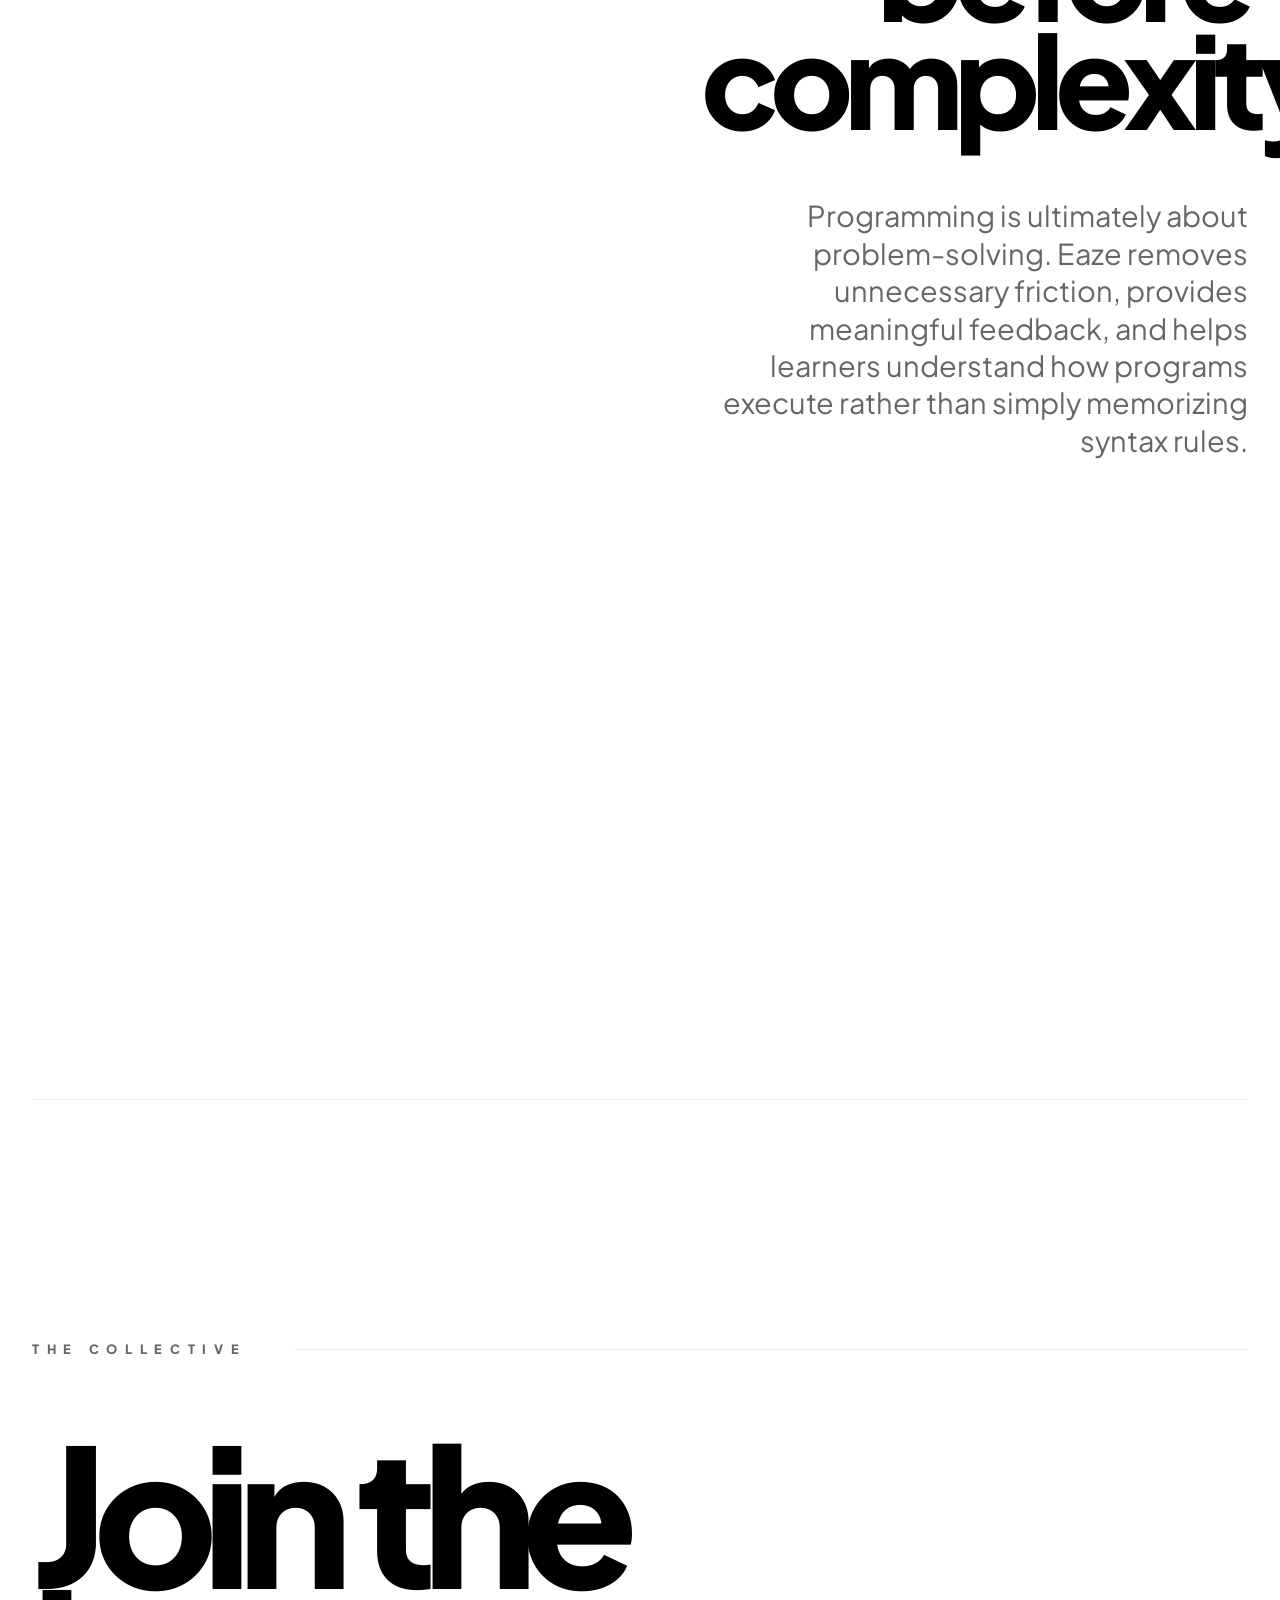
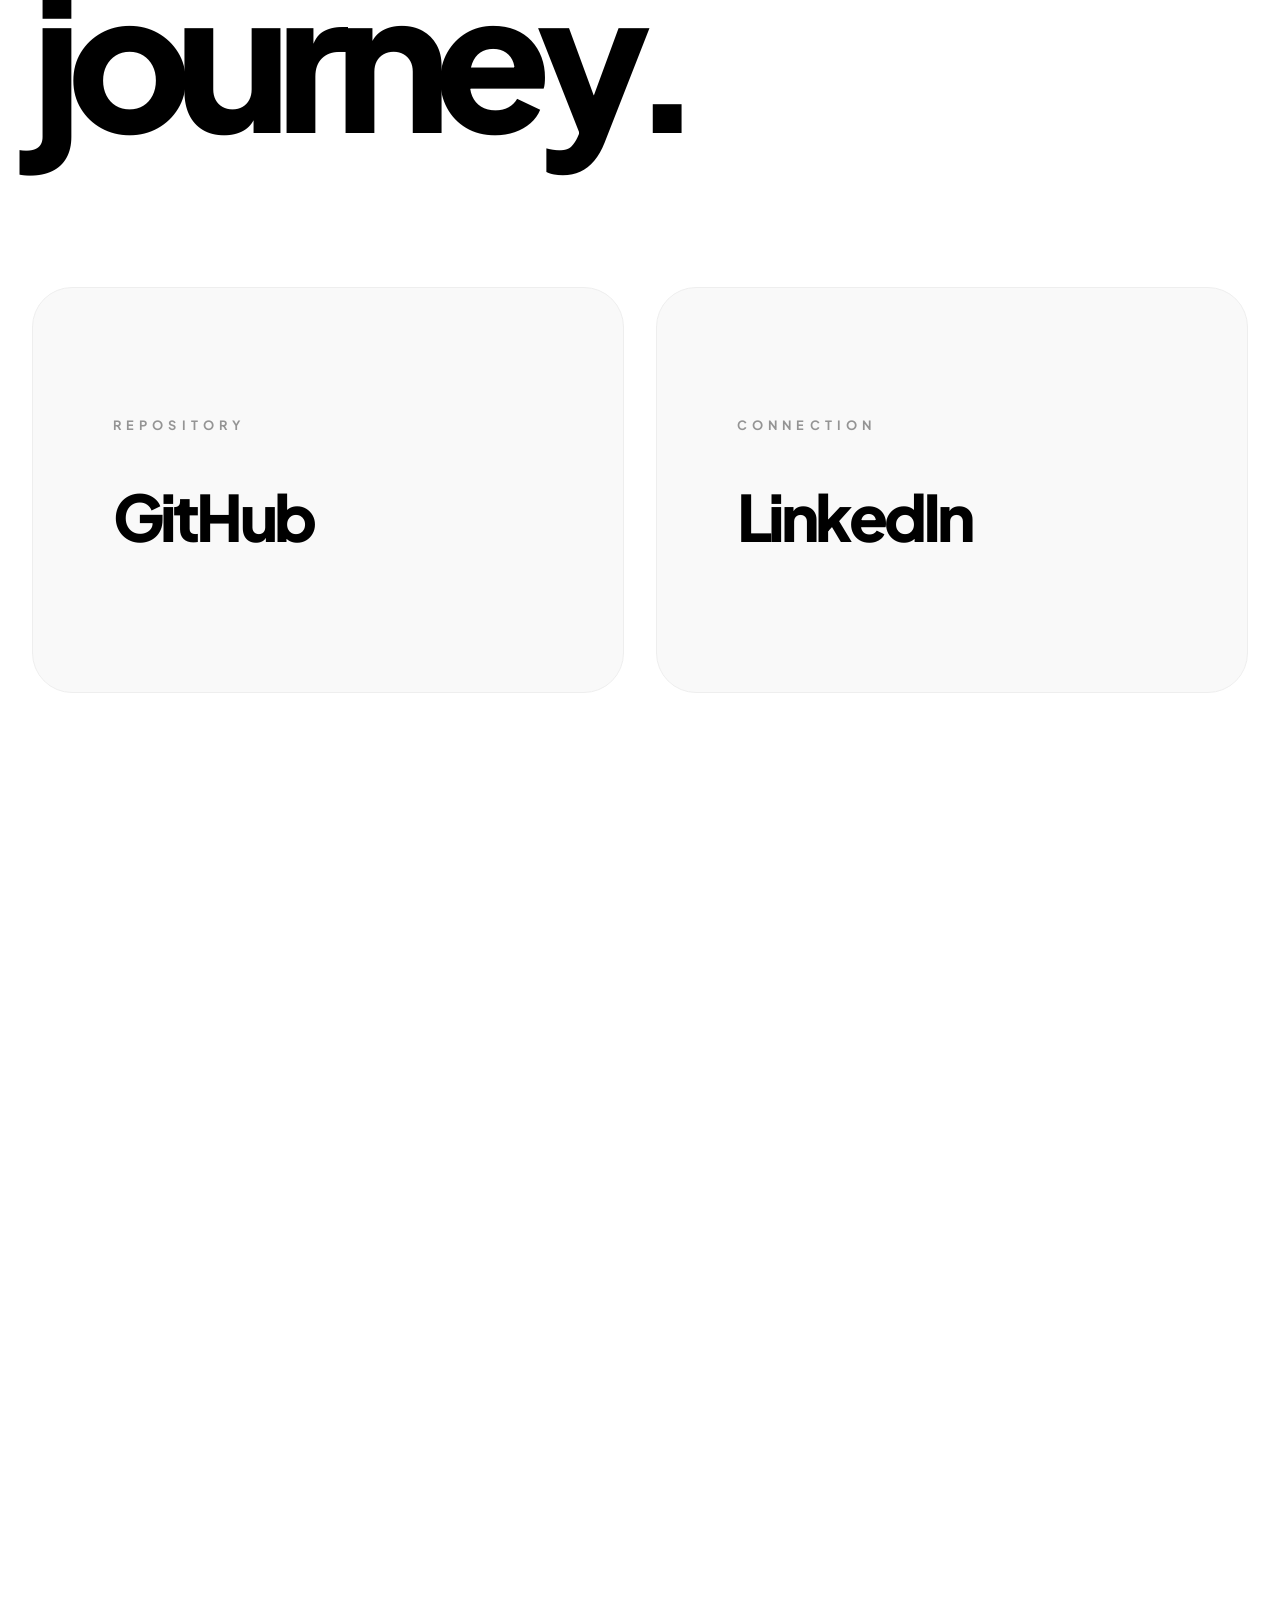
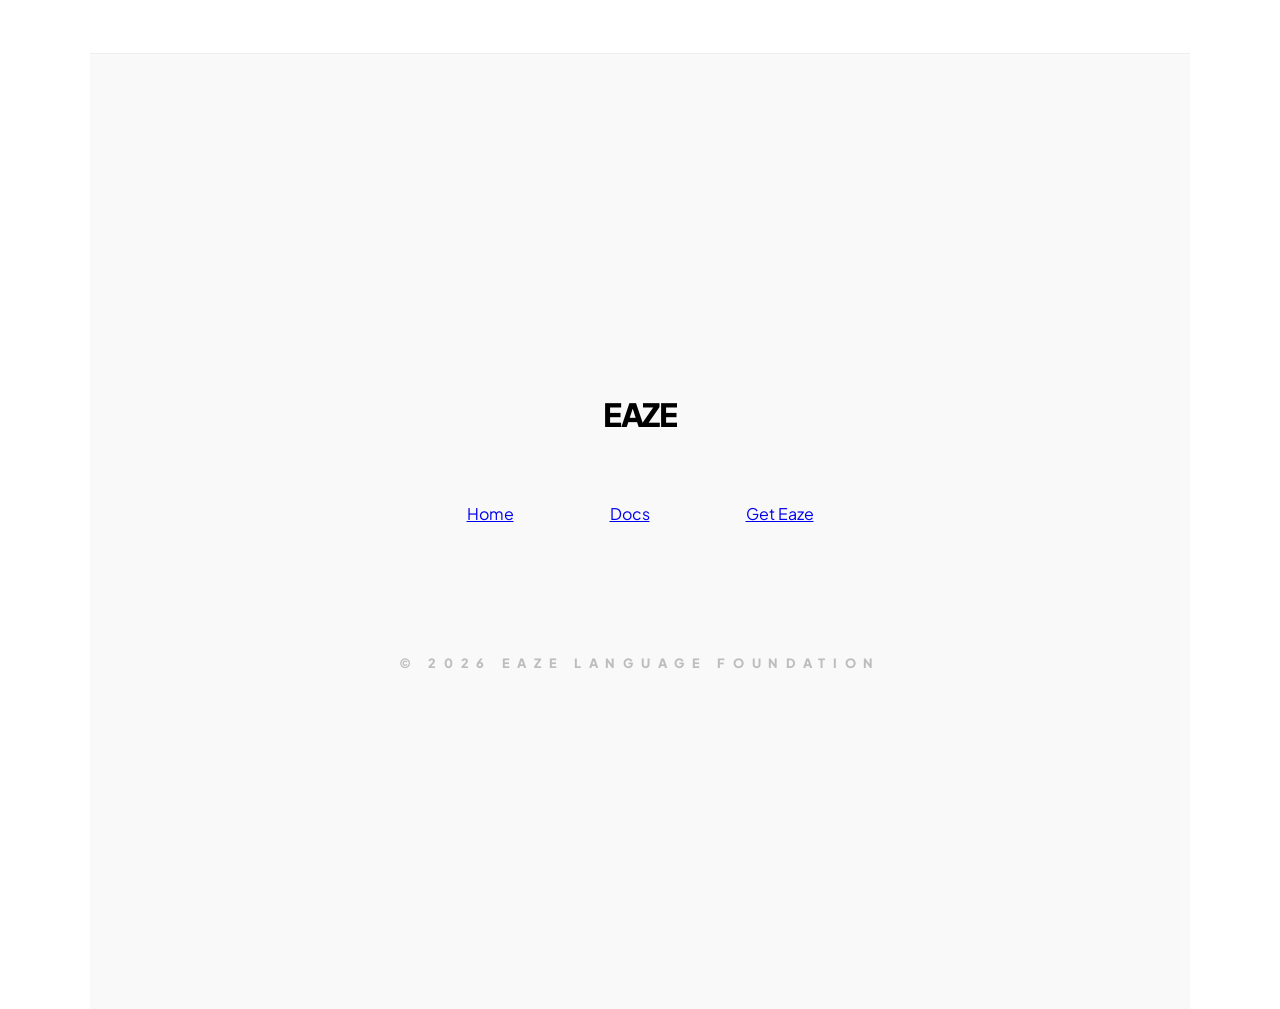
==== commit bf83031c: "Polish landing site: real links, valid Eaze snippet, mobile nav, dark mode, a11y" ====
--- a/behind.html
+++ b/behind.html
@@ -3,7 +3,13 @@
 <head>
     <meta charset="UTF-8">
     <meta name="viewport" content="width=device-width, initial-scale=1.0">
-    <title>Behind Eaze | Editorial Narrative</title>
+    <title>Behind Eaze | Vision, Philosophy &amp; Creator</title>
+    <meta name="description" content="Why Eaze exists: programming for humans first. The question, the philosophy, and the creator behind the language.">
+    <meta name="theme-color" content="#ffffff">
+    <meta property="og:title" content="Behind Eaze | Programming for humans first">
+    <meta property="og:description" content="Learning before complexity. The story and philosophy behind Eaze.">
+    <meta property="og:type" content="website">
+    <link rel="icon" type="image/svg+xml" href="favicon.svg">
     <link rel="stylesheet" href="style.css">
     <style>
         /* Behind Eaze: Editorial Masterclass Styles */
@@ -285,26 +291,33 @@
         }
     </style>
 </head>
-<body class="light-theme">
-    <div class="cursor-dot"></div>
-    <div class="cursor-outline"></div>
+<body>
+    <a class="skip-link" href="#main">Skip to content</a>
+    <div class="cursor-dot" aria-hidden="true"></div>
+    <div class="cursor-outline" aria-hidden="true"></div>
     <div class="vertical-axis">
         <div class="axis-progress"></div>
     </div>
     <div class="bg-text">FLOW</div>
 
-    <nav>
+    <nav aria-label="Primary">
         <div class="nav-container">
             <a href="index.html" class="logo transition-link">EAZE</a>
-            <div class="nav-links">
+            <div class="nav-links" id="primary-nav">
                 <a href="index.html" class="transition-link">Frontispiece</a>
-                <a href="../eaze-docs/index.html" class="transition-link">Manuscript</a>
+                <a href="https://github.com/MR-STARK87/Eaze" target="_blank" rel="noopener">Manuscript</a>
                 <a href="download.html" class="btn-primary transition-link">Get Started</a>
+            </div>
+            <div class="nav-actions">
+                <button class="theme-btn" type="button" aria-label="Toggle dark mode" title="Toggle dark mode">&#9673;</button>
+                <button class="menu-btn" type="button" aria-expanded="false" aria-controls="primary-nav" aria-label="Toggle menu">
+                    <span></span><span></span><span></span>
+                </button>
             </div>
         </div>
     </nav>
 
-    <main class="flow-container">
+    <main class="flow-container" id="main">
         <!-- Hero Section -->
         <section class="flow-section" style="margin-bottom: 45rem; opacity: 1; transform: none;">
             <div class="flow-content" style="width: 100%;">
@@ -387,7 +400,7 @@
             <a href="index.html" class="logo transition-link" style="font-size: 2rem;">EAZE</a>
             <div style="display: flex; gap: 6rem;">
                 <a href="index.html" class="nav-item transition-link">Home</a>
-                <a href="../eaze-docs/index.html" class="nav-item transition-link">Docs</a>
+                <a href="https://github.com/MR-STARK87/Eaze" target="_blank" rel="noopener" class="nav-item">Docs</a>
                 <a href="download.html" class="nav-item transition-link">Get Eaze</a>
             </div>
             <p style="font-size: 0.8rem; color: var(--text-muted); font-weight: 900; letter-spacing: 0.6em; text-transform: uppercase; margin-top: 4rem; opacity: 0.4;">&copy; 2026 Eaze Language Foundation</p>
@@ -397,17 +410,47 @@
     <div class="transition-overlay"></div>
 
     <script>
-        // Custom Cursor
+        // Theme: persisted dark mode (CSS handles .dark-theme vars)
+        const themeBtn = document.querySelector('.theme-btn');
+        const storedTheme = localStorage.getItem('eaze-theme');
+        if (storedTheme === 'dark') document.body.classList.add('dark-theme');
+        themeBtn.addEventListener('click', () => {
+            const dark = document.body.classList.toggle('dark-theme');
+            localStorage.setItem('eaze-theme', dark ? 'dark' : 'light');
+        });
+
+        // Mobile menu
+        const menuBtn = document.querySelector('.menu-btn');
+        const primaryNav = document.getElementById('primary-nav');
+        menuBtn.addEventListener('click', () => {
+            const open = primaryNav.classList.toggle('open');
+            menuBtn.setAttribute('aria-expanded', open ? 'true' : 'false');
+        });
+        primaryNav.addEventListener('click', (e) => {
+            if (e.target.closest('a')) {
+                primaryNav.classList.remove('open');
+                menuBtn.setAttribute('aria-expanded', 'false');
+            }
+        });
+
+        // Custom cursor: fine pointers only, off for reduced motion
+        const finePointer = window.matchMedia('(pointer: fine)').matches;
+        const reducedMotion = window.matchMedia('(prefers-reduced-motion: reduce)').matches;
         const dot = document.querySelector('.cursor-dot');
         const outline = document.querySelector('.cursor-outline');
 
-        window.addEventListener('mousemove', (e) => {
-            document.body.classList.add('cursor-active');
-            const posX = e.clientX;
-            const posY = e.clientY;
-            dot.style.transform = `translate3d(${posX}px, ${posY}px, 0)`;
-            outline.style.transform = `translate3d(${posX - 16}px, ${posY - 16}px, 0)`;
-        });
+        if (!finePointer || reducedMotion) {
+            dot.style.display = 'none';
+            outline.style.display = 'none';
+        } else {
+            window.addEventListener('mousemove', (e) => {
+                document.body.classList.add('cursor-active');
+                const posX = e.clientX;
+                const posY = e.clientY;
+                dot.style.transform = `translate3d(${posX}px, ${posY}px, 0)`;
+                outline.style.transform = `translate3d(${posX - 16}px, ${posY - 16}px, 0)`;
+            });
+        }
 
         document.addEventListener('mouseover', (e) => {
             const el = e.target.closest('a, button, .social-item');
@@ -429,7 +472,8 @@
             const axisProgress = document.querySelector('.axis-progress');
             const scrollPercent = (window.scrollY / (document.documentElement.scrollHeight - window.innerHeight)) * 100;
             axisProgress.style.height = `${scrollPercent}%`;
-            
+            if (reducedMotion) return;
+
             // Background text parallax
             const bgText = document.querySelector('.bg-text');
             bgText.style.transform = `translate(-50%, calc(-50% + ${window.scrollY * 0.2}px))`;
--- a/style.css
+++ b/style.css
@@ -32,7 +32,6 @@
     margin: 0;
     padding: 0;
     box-sizing: border-box;
-    cursor: none;
 }
 
 body {
@@ -281,7 +280,7 @@
     display: inline-flex;
     align-items: center;
     gap: 1rem;
-    transition: var(--transition);
+    transition: var(--transition-smooth);
 }
 
 .download-btn:hover {
@@ -312,8 +311,10 @@
     line-height: 1.7;
 }
 
-.code-keyword { color: #888888; }
-.code-string { color: #ffffff; text-decoration: underline; }
+.code-keyword { color: #ff9d9e; font-weight: 500; }
+.code-string { color: #8ce99a; }
+.code-comment { color: #7b8695; font-style: italic; }
+.code-number { color: #ffd166; }
 
 /* Footer */
 footer {
@@ -355,7 +356,7 @@
     color: var(--text-main);
     font-size: 0.9rem;
     margin-bottom: 0.8rem;
-    transition: var(--transition);
+    transition: var(--transition-smooth);
 }
 
 .link-group a:hover {
@@ -398,7 +399,160 @@
 
 @media (max-width: 768px) {
     .features-grid { grid-template-columns: 1fr; }
-    .nav-links { display: none; }
+    .menu-btn { display: inline-flex; }
+    .nav-links {
+        display: none;
+        position: fixed;
+        top: 72px;
+        left: 1rem;
+        right: 1rem;
+        flex-direction: column;
+        align-items: stretch;
+        gap: 0;
+        background: var(--bg-main);
+        border: 1px solid var(--border);
+        border-radius: 16px;
+        padding: 0.75rem;
+        box-shadow: 0 24px 60px rgba(0, 0, 0, 0.12);
+        z-index: 1001;
+    }
+    .nav-links.open { display: flex; }
+    .nav-links a { padding: 0.9rem 1rem; border-radius: 10px; }
+    .nav-links a:hover { background: var(--bg-secondary); }
+    .nav-links .btn-primary { text-align: center; margin-top: 0.5rem; }
     .download-card { padding: 3rem 1.5rem; }
     .hero { padding-top: 10rem; }
 }
+
+/* =============================================================
+   Eaze polish pass — brand accent, a11y, nav actions, motion
+   ============================================================= */
+
+:root {
+    --brand: #fb6b6c;          /* Eaze Playground coral */
+    --brand-hover: #f4555a;
+    --brand-soft: rgba(251, 107, 108, 0.12);
+}
+
+::selection {
+    background: var(--brand);
+    color: #ffffff;
+}
+
+:focus-visible {
+    outline: 2px solid var(--brand);
+    outline-offset: 3px;
+    border-radius: 4px;
+}
+
+.skip-link {
+    position: absolute;
+    left: -9999px;
+    top: 0;
+    background: var(--text-main);
+    color: var(--bg-main);
+    padding: 0.8rem 1.4rem;
+    border-radius: 0 0 12px 0;
+    font-weight: 700;
+    font-size: 0.85rem;
+    z-index: 10002;
+    text-decoration: none;
+}
+
+.skip-link:focus {
+    left: 0;
+}
+
+/* Nav actions: theme toggle + mobile menu button */
+.nav-actions {
+    display: flex;
+    align-items: center;
+    gap: 0.75rem;
+}
+
+.theme-btn {
+    width: 40px;
+    height: 40px;
+    border-radius: 50%;
+    border: 1px solid var(--border);
+    background: transparent;
+    color: var(--text-main);
+    font-size: 1.05rem;
+    line-height: 1;
+    display: inline-flex;
+    align-items: center;
+    justify-content: center;
+    transition: var(--transition-fast);
+}
+
+.theme-btn:hover {
+    border-color: var(--text-main);
+    transform: translateY(-1px);
+}
+
+.menu-btn {
+    display: none;
+    width: 40px;
+    height: 40px;
+    border-radius: 10px;
+    border: 1px solid var(--border);
+    background: transparent;
+    color: var(--text-main);
+    align-items: center;
+    justify-content: center;
+    flex-direction: column;
+    gap: 5px;
+    transition: var(--transition-fast);
+}
+
+.menu-btn span {
+    display: block;
+    width: 18px;
+    height: 2px;
+    background: currentColor;
+    border-radius: 2px;
+    transition: var(--transition-fast);
+}
+
+.menu-btn[aria-expanded="true"] span:nth-child(1) {
+    transform: translateY(7px) rotate(45deg);
+}
+
+.menu-btn[aria-expanded="true"] span:nth-child(2) {
+    opacity: 0;
+}
+
+.menu-btn[aria-expanded="true"] span:nth-child(3) {
+    transform: translateY(-7px) rotate(-45deg);
+}
+
+/* Brand accent on eyebrow labels (wired via .eyebrow class) */
+.eyebrow {
+    color: var(--brand-hover) !important;
+}
+
+/* Custom cursor: fine pointers only, never on touch */
+@media (pointer: coarse) {
+    .cursor-dot,
+    .cursor-outline {
+        display: none !important;
+    }
+}
+
+/* Respect users who prefer reduced motion */
+@media (prefers-reduced-motion: reduce) {
+    body::before {
+        animation: none;
+    }
+
+    *,
+    *::before,
+    *::after {
+        animation-duration: 0.01ms !important;
+        transition-duration: 0.01ms !important;
+    }
+
+    .transition-overlay {
+        display: none;
+    }
+}
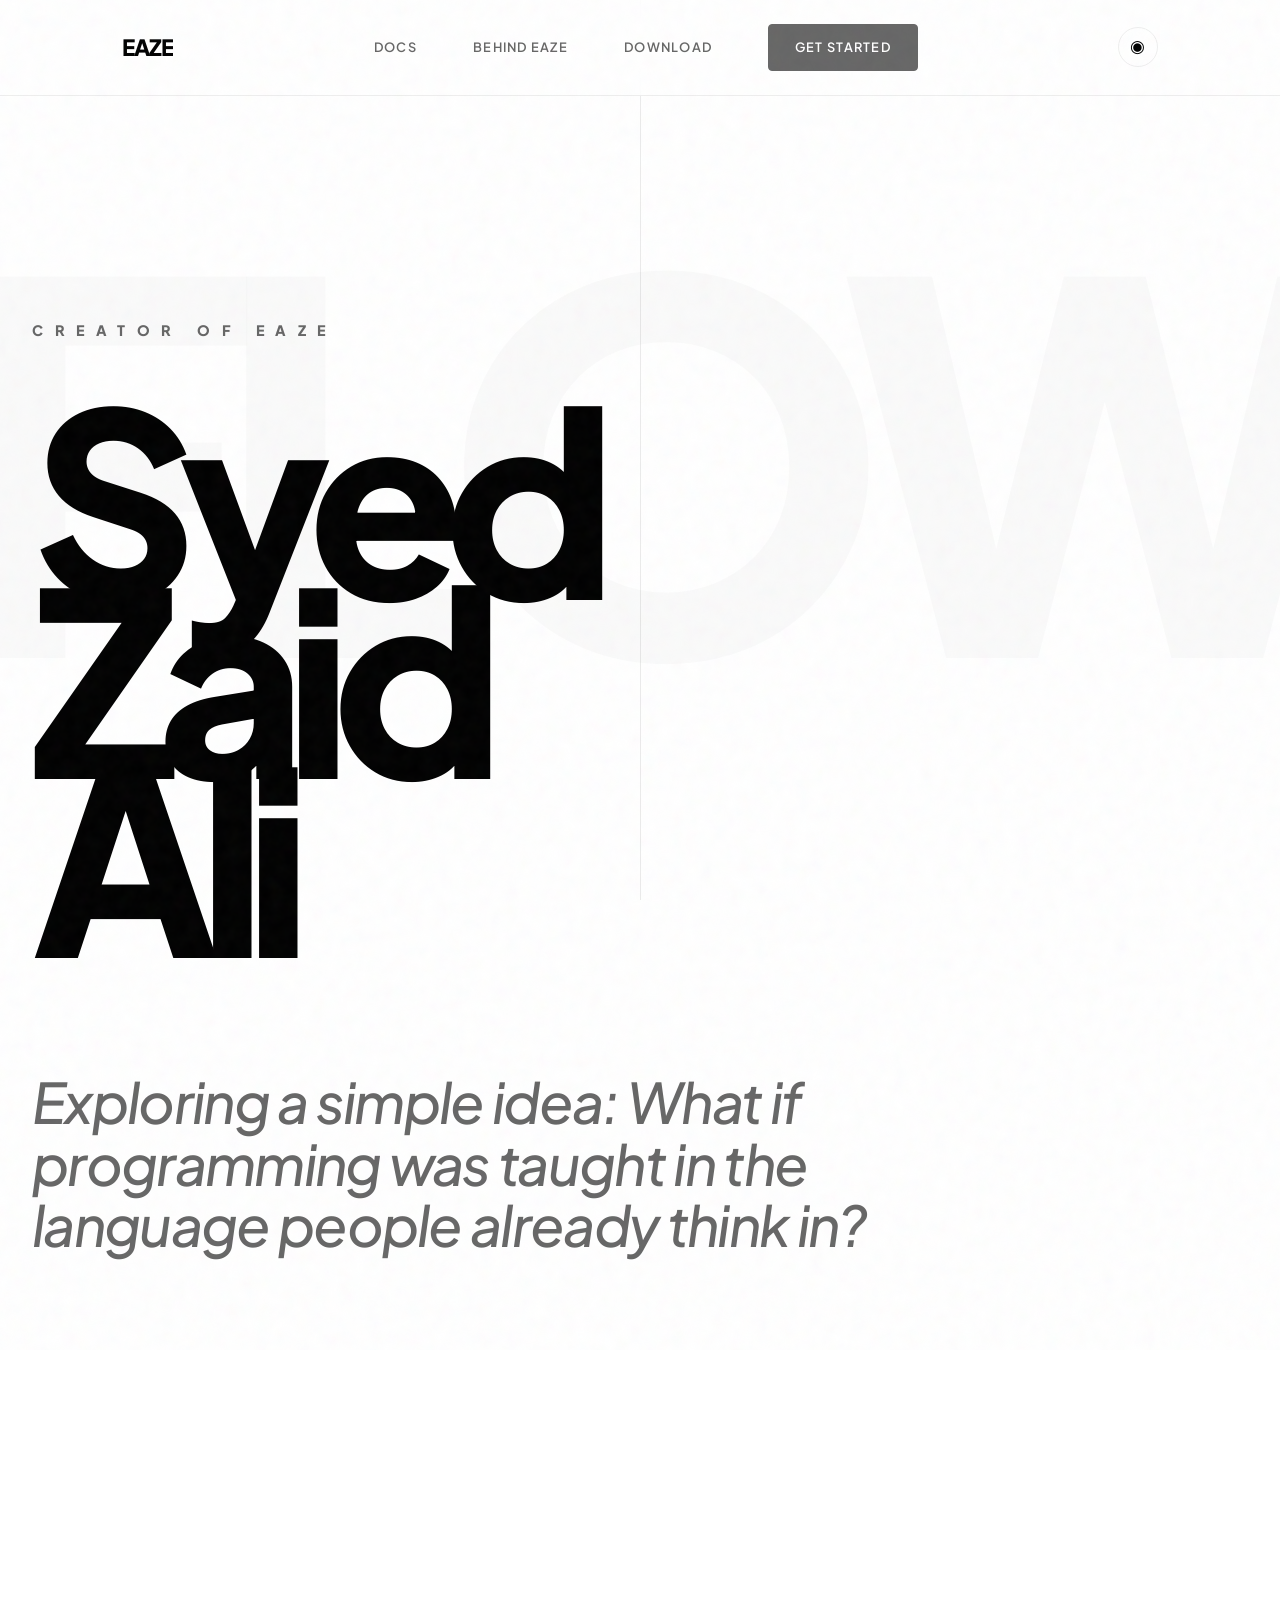
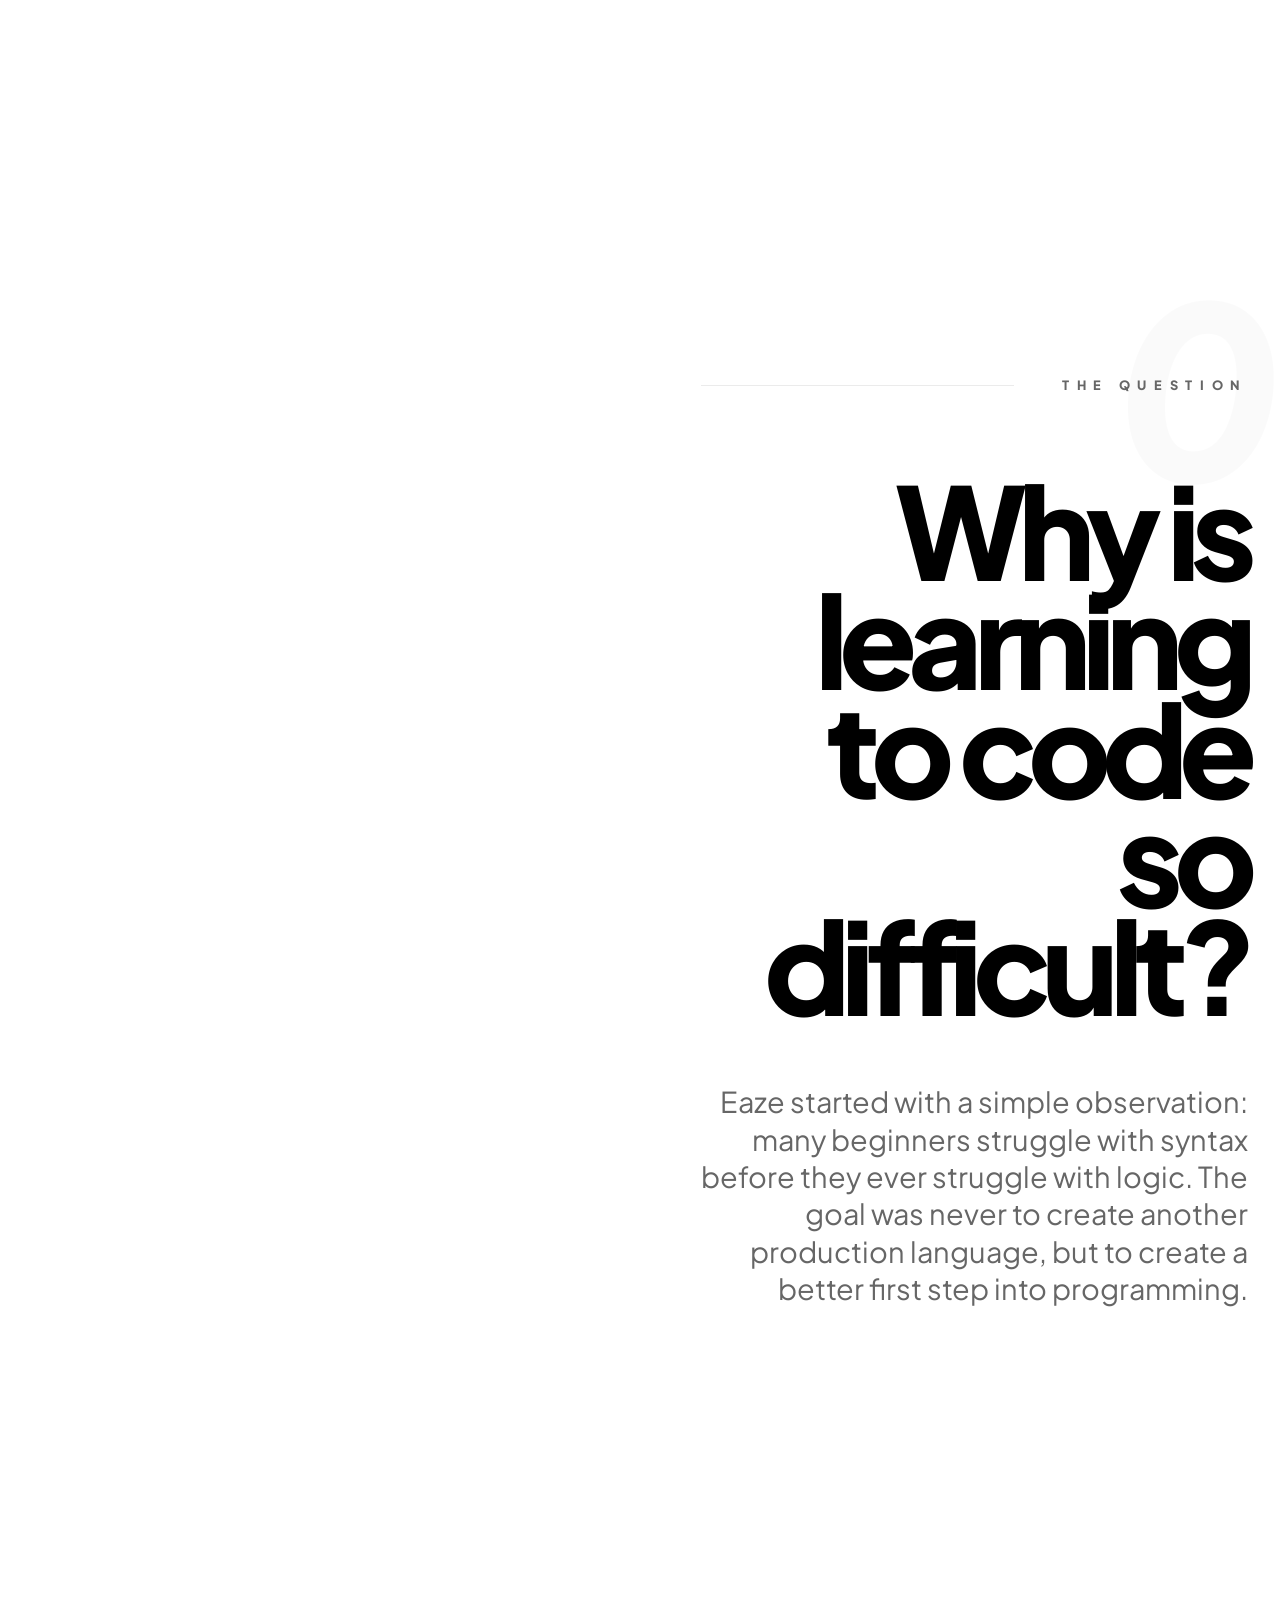
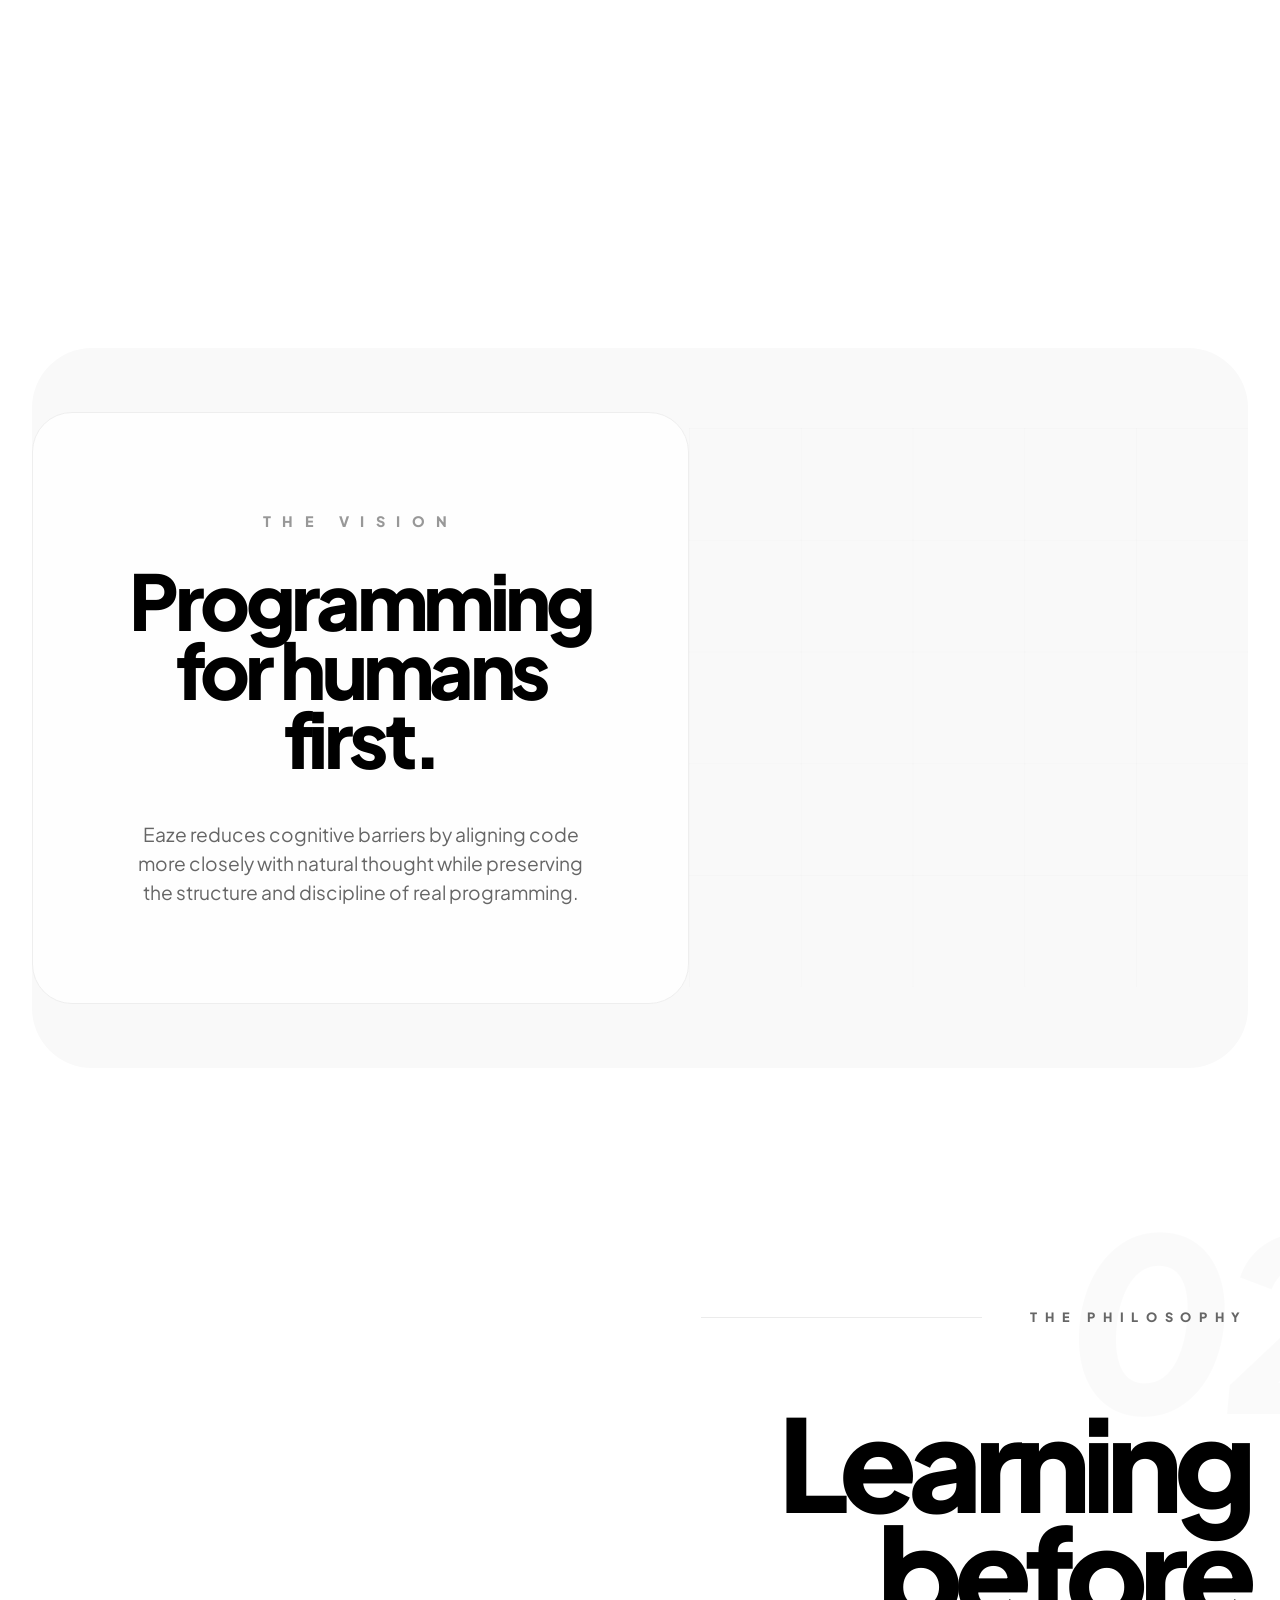
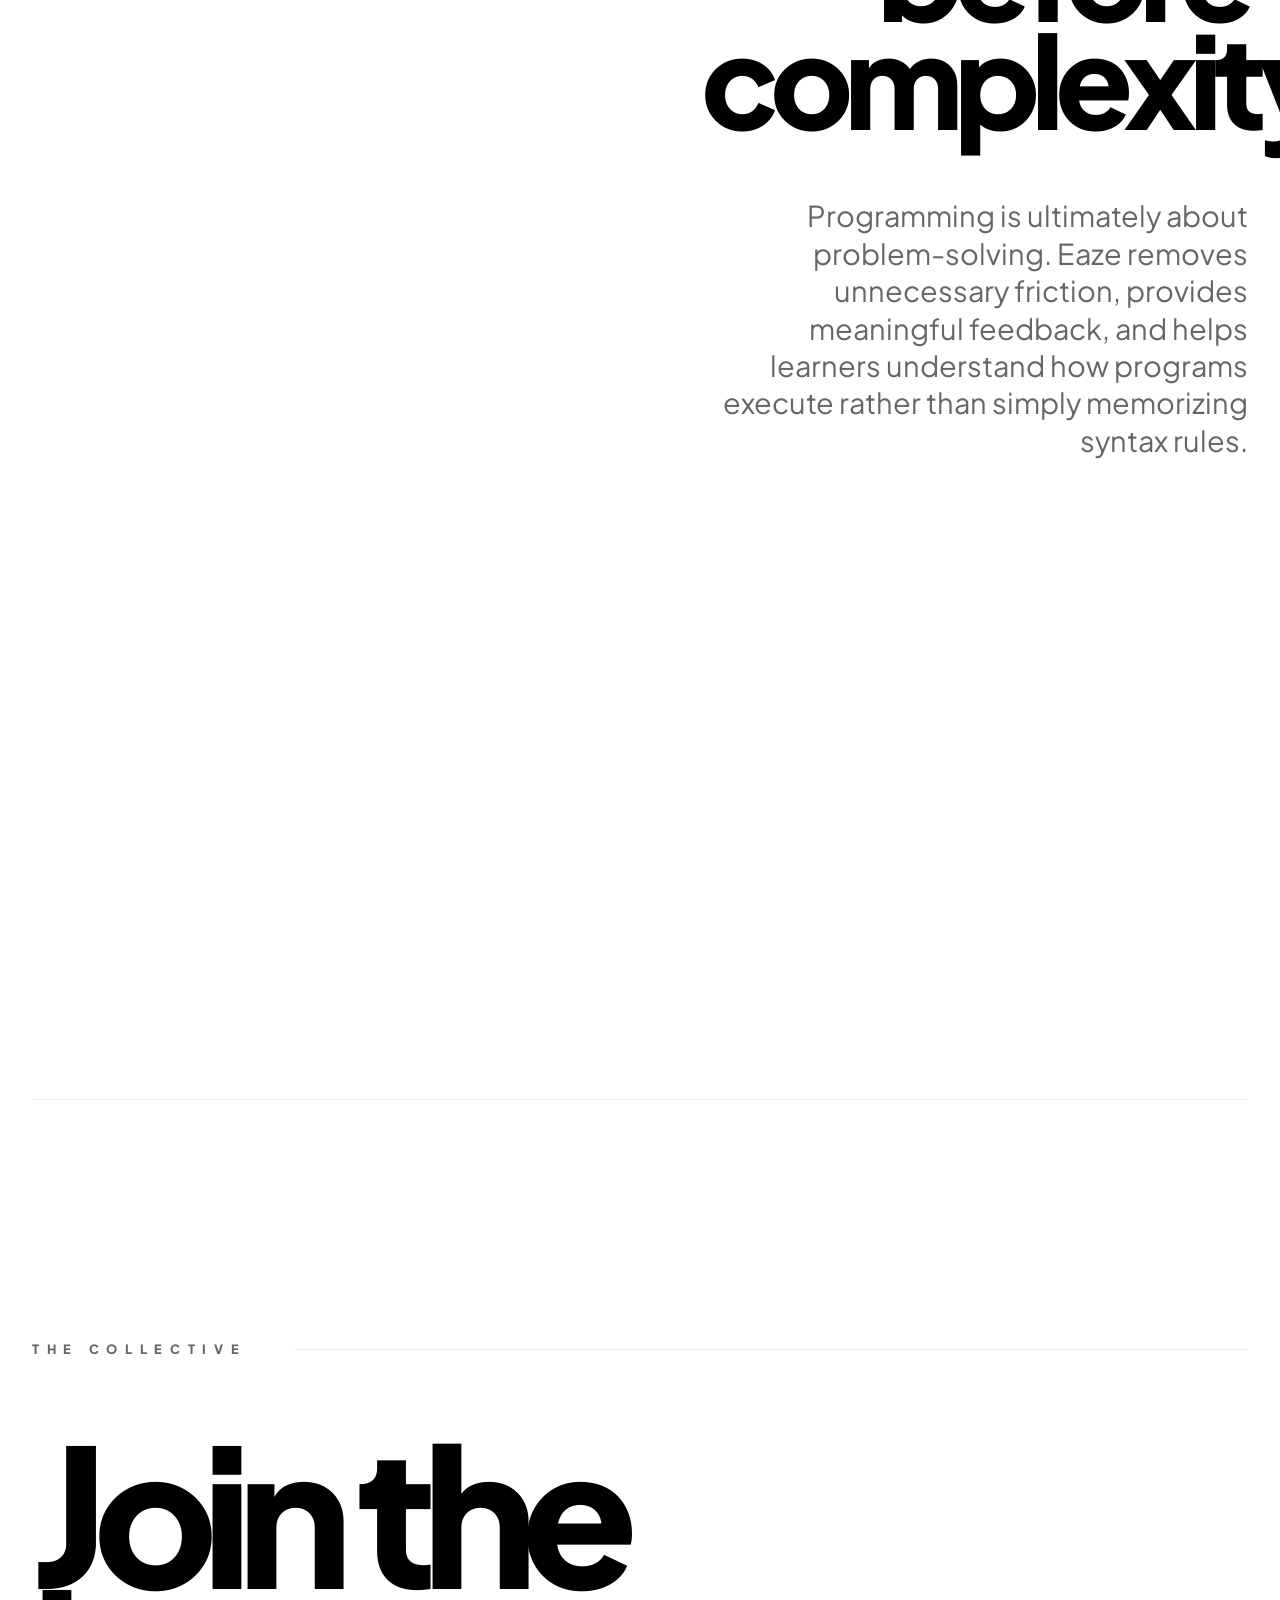
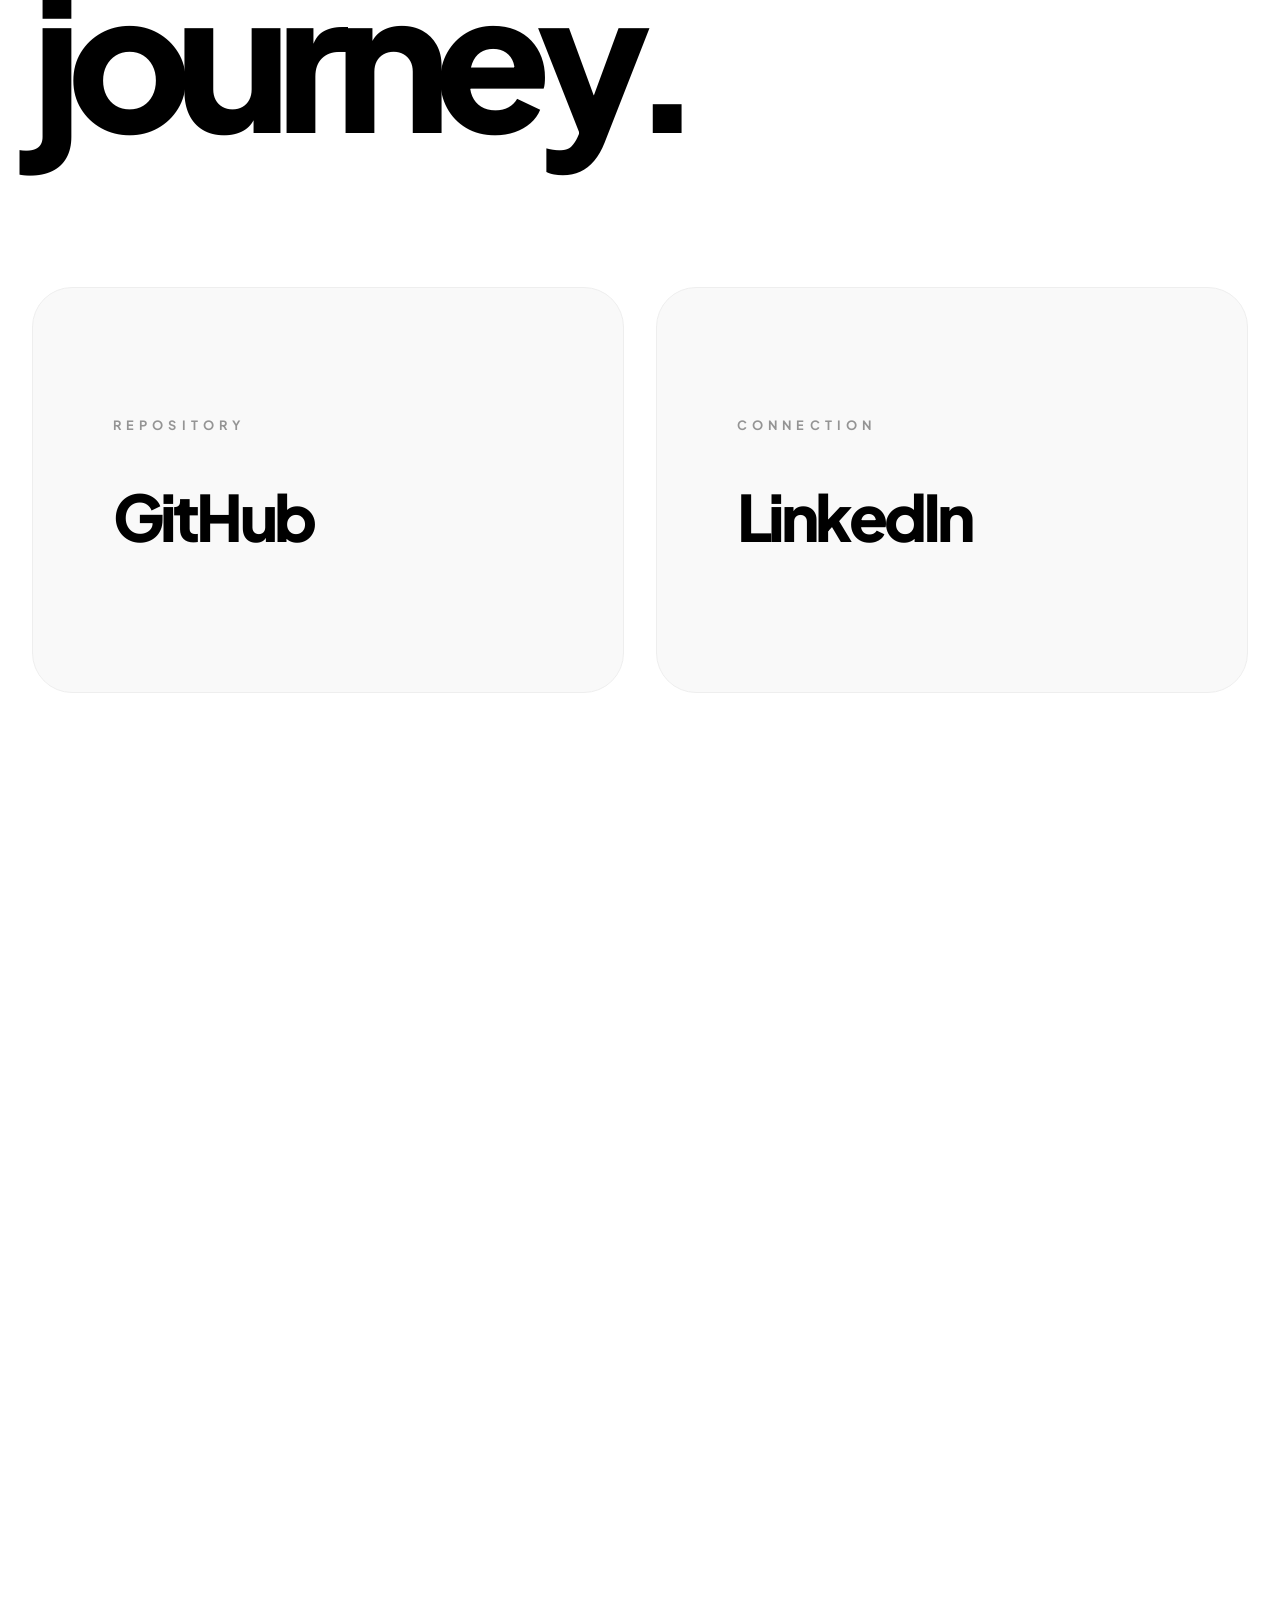
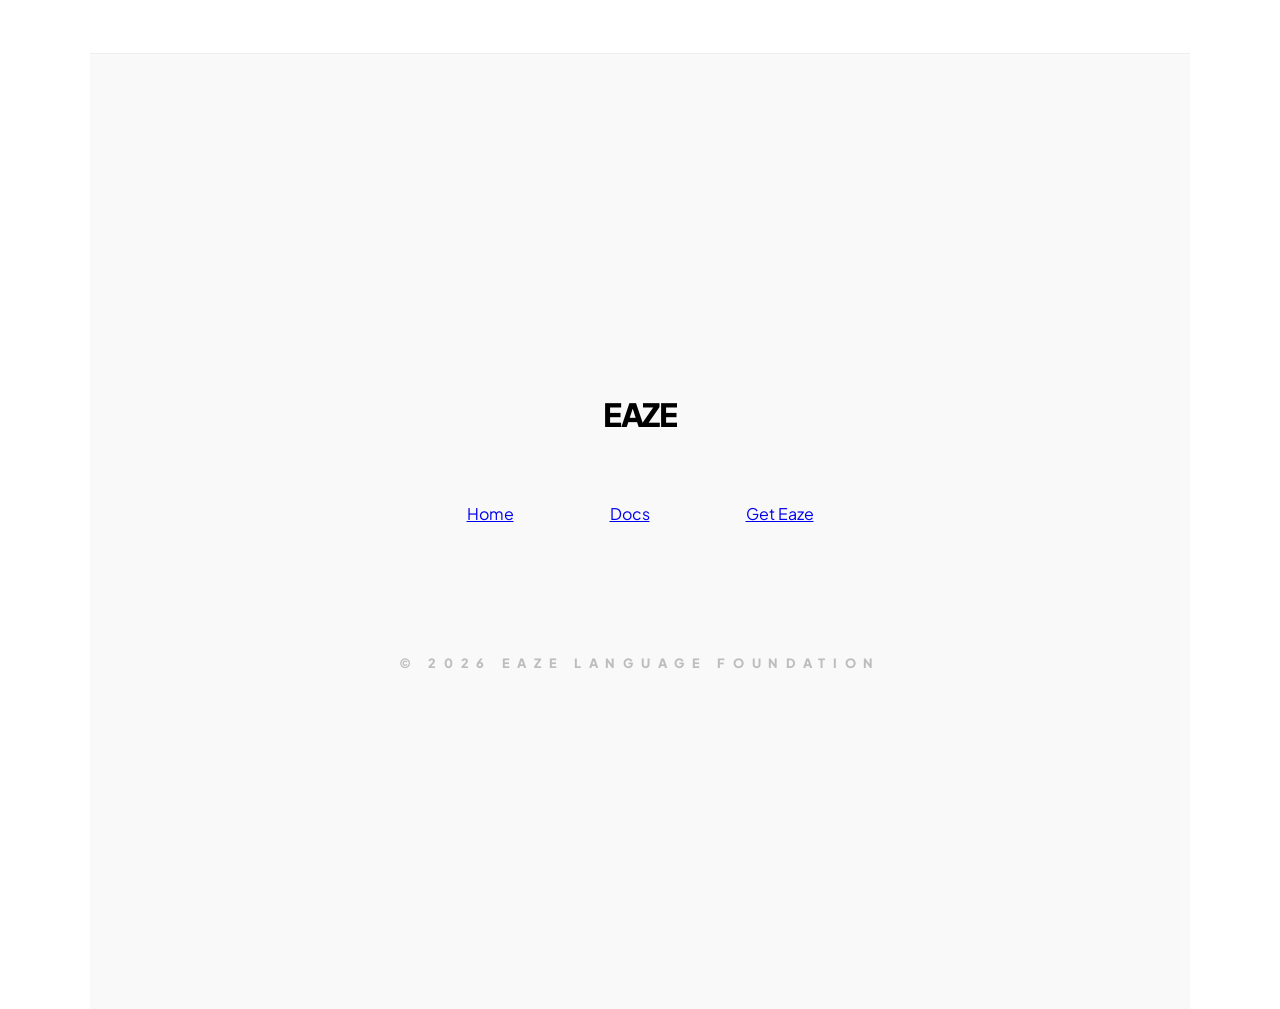
==== commit 3cabf352: "Add docs manual, unify nav and footers across all pages" ====
--- a/behind.html
+++ b/behind.html
@@ -304,8 +304,9 @@
         <div class="nav-container">
             <a href="index.html" class="logo transition-link">EAZE</a>
             <div class="nav-links" id="primary-nav">
-                <a href="index.html" class="transition-link">Frontispiece</a>
-                <a href="https://github.com/MR-STARK87/Eaze" target="_blank" rel="noopener">Manuscript</a>
+                <a href="docs.html">Docs</a>
+                <a href="behind.html" aria-current="page">Behind Eaze</a>
+                <a href="download.html">Download</a>
                 <a href="download.html" class="btn-primary transition-link">Get Started</a>
             </div>
             <div class="nav-actions">
@@ -398,9 +399,9 @@
     <footer style="background: var(--bg-secondary); border-top: 1px solid var(--border);">
         <div class="nav-container" style="display: flex; justify-content: center; align-items: center; flex-direction: column; gap: 4rem; padding: 15rem 0;">
             <a href="index.html" class="logo transition-link" style="font-size: 2rem;">EAZE</a>
-            <div style="display: flex; gap: 6rem;">
+            <div style="display: flex; gap: 6rem; flex-wrap: wrap; justify-content: center;">
                 <a href="index.html" class="nav-item transition-link">Home</a>
-                <a href="https://github.com/MR-STARK87/Eaze" target="_blank" rel="noopener" class="nav-item">Docs</a>
+                <a href="docs.html" class="nav-item transition-link">Docs</a>
                 <a href="download.html" class="nav-item transition-link">Get Eaze</a>
             </div>
             <p style="font-size: 0.8rem; color: var(--text-muted); font-weight: 900; letter-spacing: 0.6em; text-transform: uppercase; margin-top: 4rem; opacity: 0.4;">&copy; 2026 Eaze Language Foundation</p>
--- a/style.css
+++ b/style.css
@@ -302,13 +302,73 @@
 }
 
 .code-window {
-    background: #000000;
-    color: #ffffff;
-    padding: 3rem;
+    background: #0b0e13;
+    color: #f2f5f9;
     border-radius: 16px;
+    border: 1px solid rgba(255, 255, 255, 0.09);
+    box-shadow: 0 24px 60px rgba(0, 0, 0, 0.18);
+    overflow: hidden;
+    margin: 0;
+}
+
+.code-head {
+    display: flex;
+    align-items: center;
+    gap: 1rem;
+    padding: 0.85rem 1.25rem;
+    background: rgba(255, 255, 255, 0.04);
+    border-bottom: 1px solid rgba(255, 255, 255, 0.08);
+}
+
+.code-dots {
+    display: flex;
+    gap: 6px;
+}
+
+.code-dots i {
+    width: 10px;
+    height: 10px;
+    border-radius: 50%;
+    background: #3a4353;
+}
+
+.code-dots i:first-child {
+    background: var(--brand);
+}
+
+.code-title {
     font-family: var(--font-mono);
-    font-size: 1rem;
-    line-height: 1.7;
+    font-size: 0.8rem;
+    color: #9aa6b7;
+}
+
+.code-link {
+    margin-left: auto;
+    font-family: var(--font-sans);
+    font-size: 0.8rem;
+    font-weight: 700;
+    color: #ff9d9e;
+    text-decoration: none;
+    white-space: nowrap;
+}
+
+.code-link:hover {
+    text-decoration: underline;
+}
+
+.code-body {
+    margin: 0;
+    padding: 1.5rem;
+    overflow-x: auto;
+    font-family: var(--font-mono);
+    font-size: 0.95rem;
+    line-height: 1.8;
+}
+
+.code-body code {
+    white-space: pre;
+    display: block;
+    min-width: max-content;
 }
 
 .code-keyword { color: #ff9d9e; font-weight: 500; }
@@ -556,3 +616,276 @@
         display: none;
     }
 }
+
+@media (prefers-reduced-motion: no-preference) {
+    html {
+        scroll-behavior: smooth;
+    }
+}
+
+/* =============================================================
+   Docs — layout, TOC, tables, outputs
+   ============================================================= */
+
+.docs-hero {
+    padding: 12rem 2rem 4rem;
+    max-width: var(--max-width);
+    margin: 0 auto;
+}
+
+.docs-hero h1 {
+    font-size: clamp(2.8rem, 8vw, 5.5rem);
+    line-height: 0.95;
+    font-weight: 800;
+    letter-spacing: -0.05em;
+    margin-bottom: 1.5rem;
+}
+
+.docs-layout {
+    max-width: 1200px;
+    margin: 0 auto;
+    padding: 2rem 2rem 10rem;
+    display: grid;
+    grid-template-columns: 250px minmax(0, 1fr);
+    gap: 4rem;
+    align-items: start;
+}
+
+.docs-toc {
+    position: sticky;
+    top: 100px;
+    border: 1px solid var(--border);
+    border-radius: 16px;
+    padding: 1.5rem;
+    background: var(--bg-secondary);
+    font-size: 0.85rem;
+    max-height: calc(100vh - 130px);
+    overflow-y: auto;
+}
+
+.docs-toc h2 {
+    font-size: 0.7rem;
+    text-transform: uppercase;
+    letter-spacing: 0.18em;
+    color: var(--text-muted);
+    margin-bottom: 1rem;
+}
+
+.docs-toc ul {
+    list-style: none;
+}
+
+.docs-toc li {
+    margin-bottom: 0.15rem;
+}
+
+.docs-toc a {
+    display: block;
+    color: var(--text-muted);
+    text-decoration: none;
+    padding: 0.4rem 0.6rem;
+    border-radius: 8px;
+    border-left: 2px solid transparent;
+    transition: var(--transition-fast);
+}
+
+.docs-toc a:hover {
+    color: var(--text-main);
+    background: var(--bg-main);
+}
+
+.docs-toc a.active {
+    color: var(--text-main);
+    border-left-color: var(--brand);
+    background: var(--bg-main);
+    font-weight: 700;
+}
+
+.docs-toc .toc-sub {
+    margin-left: 0.9rem;
+    font-size: 0.8rem;
+}
+
+.docs-content {
+    min-width: 0;
+}
+
+.docs-content section {
+    scroll-margin-top: 100px;
+    margin-bottom: 5rem;
+}
+
+.docs-content h2 {
+    font-size: clamp(1.8rem, 4vw, 2.6rem);
+    font-weight: 800;
+    letter-spacing: -0.04em;
+    margin-bottom: 1.25rem;
+    padding-top: 1rem;
+    border-top: 1px solid var(--border);
+}
+
+.docs-content h3 {
+    font-size: 1.3rem;
+    font-weight: 700;
+    letter-spacing: -0.02em;
+    margin: 2.5rem 0 1rem;
+}
+
+.docs-content p,
+.docs-content li {
+    color: var(--text-muted);
+    font-size: 1.02rem;
+    line-height: 1.7;
+}
+
+.docs-content p {
+    margin-bottom: 1.1rem;
+    max-width: 72ch;
+}
+
+.docs-content ul,
+.docs-content ol {
+    margin: 0 0 1.25rem 1.25rem;
+}
+
+.docs-content li {
+    margin-bottom: 0.4rem;
+}
+
+.docs-content strong {
+    color: var(--text-main);
+}
+
+.docs-content p code,
+.docs-content li code,
+.docs-content td code {
+    font-family: var(--font-mono);
+    font-size: 0.88em;
+    background: var(--bg-secondary);
+    border: 1px solid var(--border);
+    border-radius: 6px;
+    padding: 0.1em 0.4em;
+    color: var(--text-main);
+    white-space: nowrap;
+}
+
+.docs-content .code-window {
+    margin: 1.5rem 0 2rem;
+}
+
+.doc-output {
+    font-family: var(--font-mono);
+    font-size: 0.9rem;
+    line-height: 1.8;
+    background: var(--bg-secondary);
+    border: 1px solid var(--border);
+    border-left: 3px solid var(--brand);
+    border-radius: 0 12px 12px 0;
+    padding: 1rem 1.25rem;
+    margin: -1rem 0 2rem;
+    overflow-x: auto;
+    white-space: pre;
+    color: var(--text-main);
+}
+
+.doc-output .out-label {
+    display: block;
+    font-family: var(--font-sans);
+    font-size: 0.68rem;
+    font-weight: 800;
+    text-transform: uppercase;
+    letter-spacing: 0.18em;
+    color: var(--text-muted);
+    margin-bottom: 0.5rem;
+}
+
+.doc-table {
+    width: 100%;
+    border-collapse: collapse;
+    margin: 1.5rem 0 2rem;
+    font-size: 0.92rem;
+    display: block;
+    overflow-x: auto;
+}
+
+.doc-table table {
+    width: 100%;
+    border-collapse: collapse;
+    min-width: 560px;
+}
+
+.doc-table th,
+.doc-table td {
+    text-align: left;
+    padding: 0.75rem 1rem;
+    border-bottom: 1px solid var(--border);
+    vertical-align: top;
+}
+
+.doc-table th {
+    font-size: 0.7rem;
+    text-transform: uppercase;
+    letter-spacing: 0.14em;
+    color: var(--text-muted);
+    border-bottom: 2px solid var(--border-strong, var(--border));
+}
+
+.doc-table td {
+    color: var(--text-muted);
+}
+
+.doc-table td:first-child {
+    color: var(--text-main);
+}
+
+.doc-note {
+    background: var(--brand-soft);
+    border: 1px solid var(--border);
+    border-left: 3px solid var(--brand);
+    border-radius: 0 12px 12px 0;
+    padding: 1rem 1.25rem;
+    margin: 1.5rem 0 2rem;
+    font-size: 0.95rem;
+    color: var(--text-muted);
+    max-width: 72ch;
+}
+
+.doc-note strong {
+    color: var(--text-main);
+}
+
+.docs-cta {
+    border: 1px solid var(--border);
+    border-radius: 24px;
+    padding: 4rem 3rem;
+    text-align: center;
+    background: var(--bg-secondary);
+}
+
+.docs-cta h2 {
+    border: none;
+    padding: 0;
+}
+
+@media (max-width: 900px) {
+    .docs-layout {
+        grid-template-columns: 1fr;
+    }
+
+    .docs-toc {
+        position: static;
+        max-height: none;
+    }
+}
+
+@media (max-width: 768px) {
+    .footer-grid {
+        flex-direction: column;
+        gap: 2.5rem;
+    }
+
+    .footer-links {
+        flex-wrap: wrap;
+        gap: 2rem 3rem;
+    }
+}
